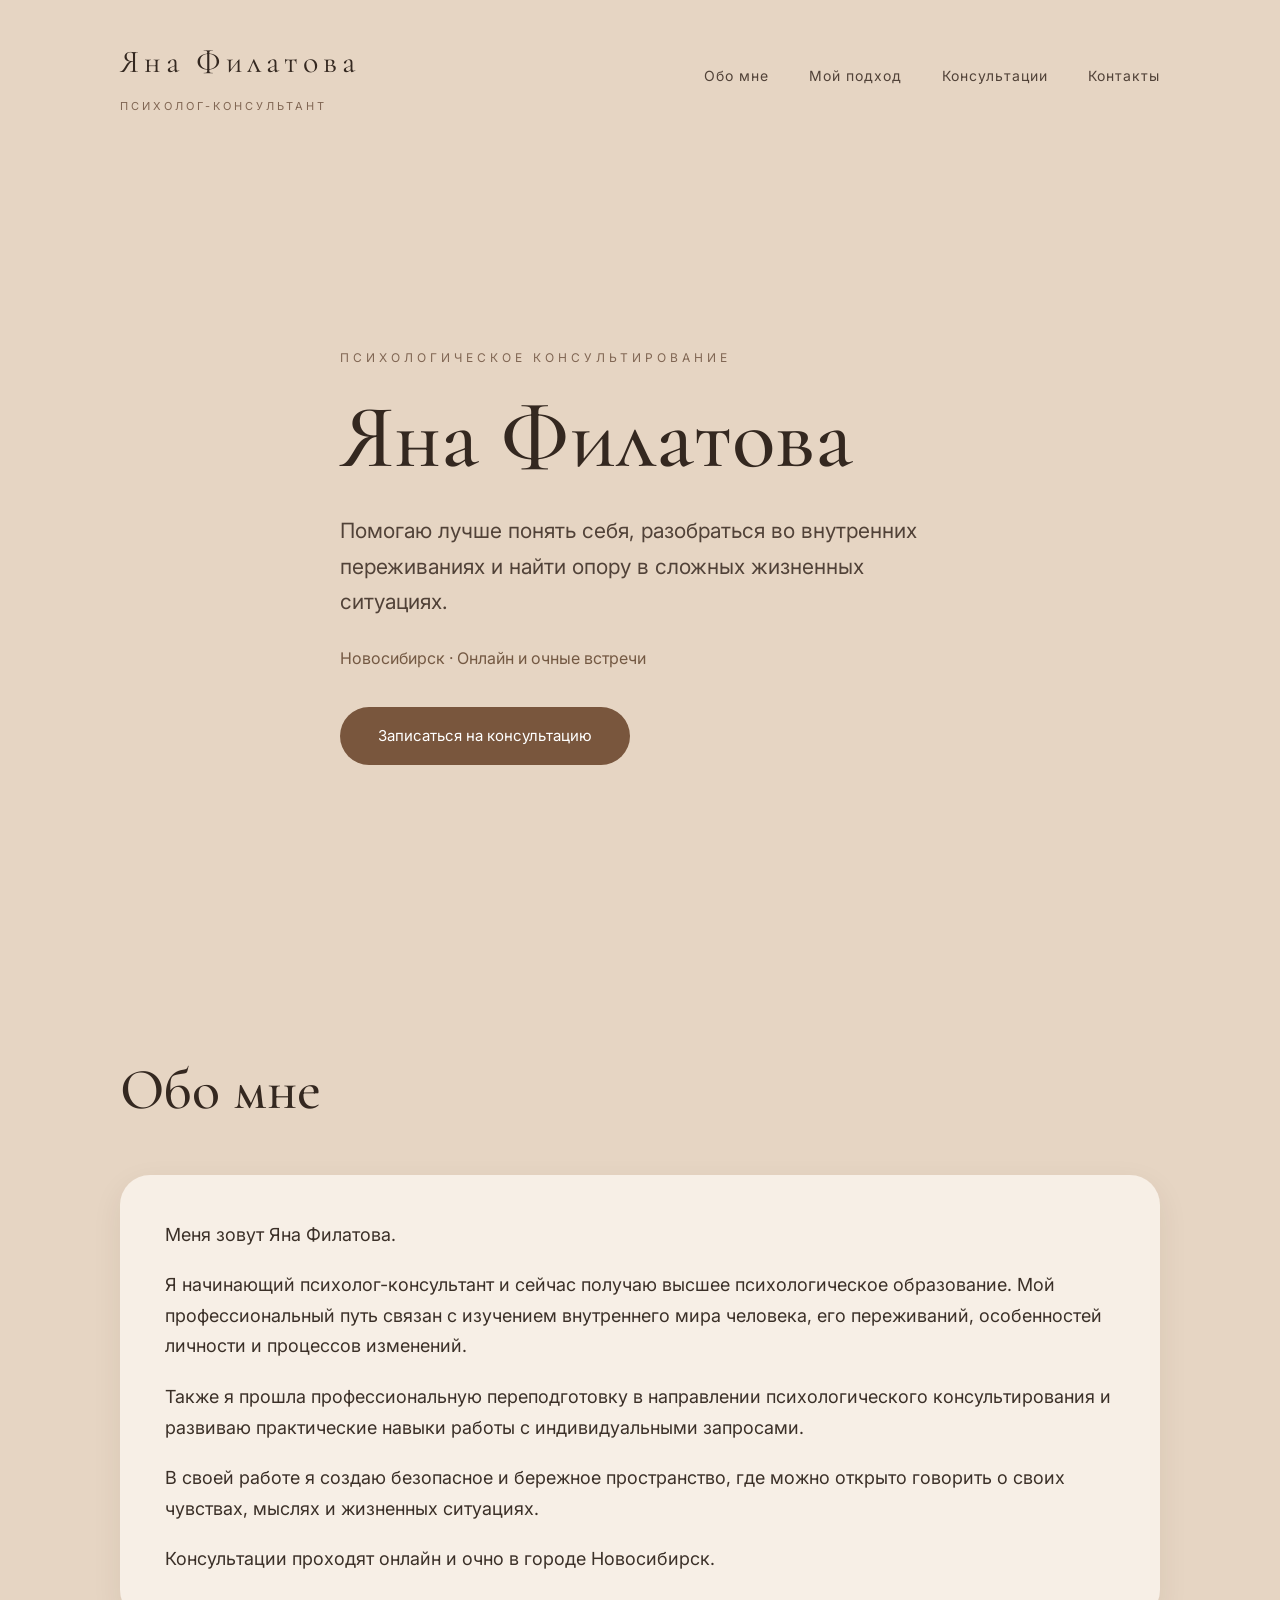
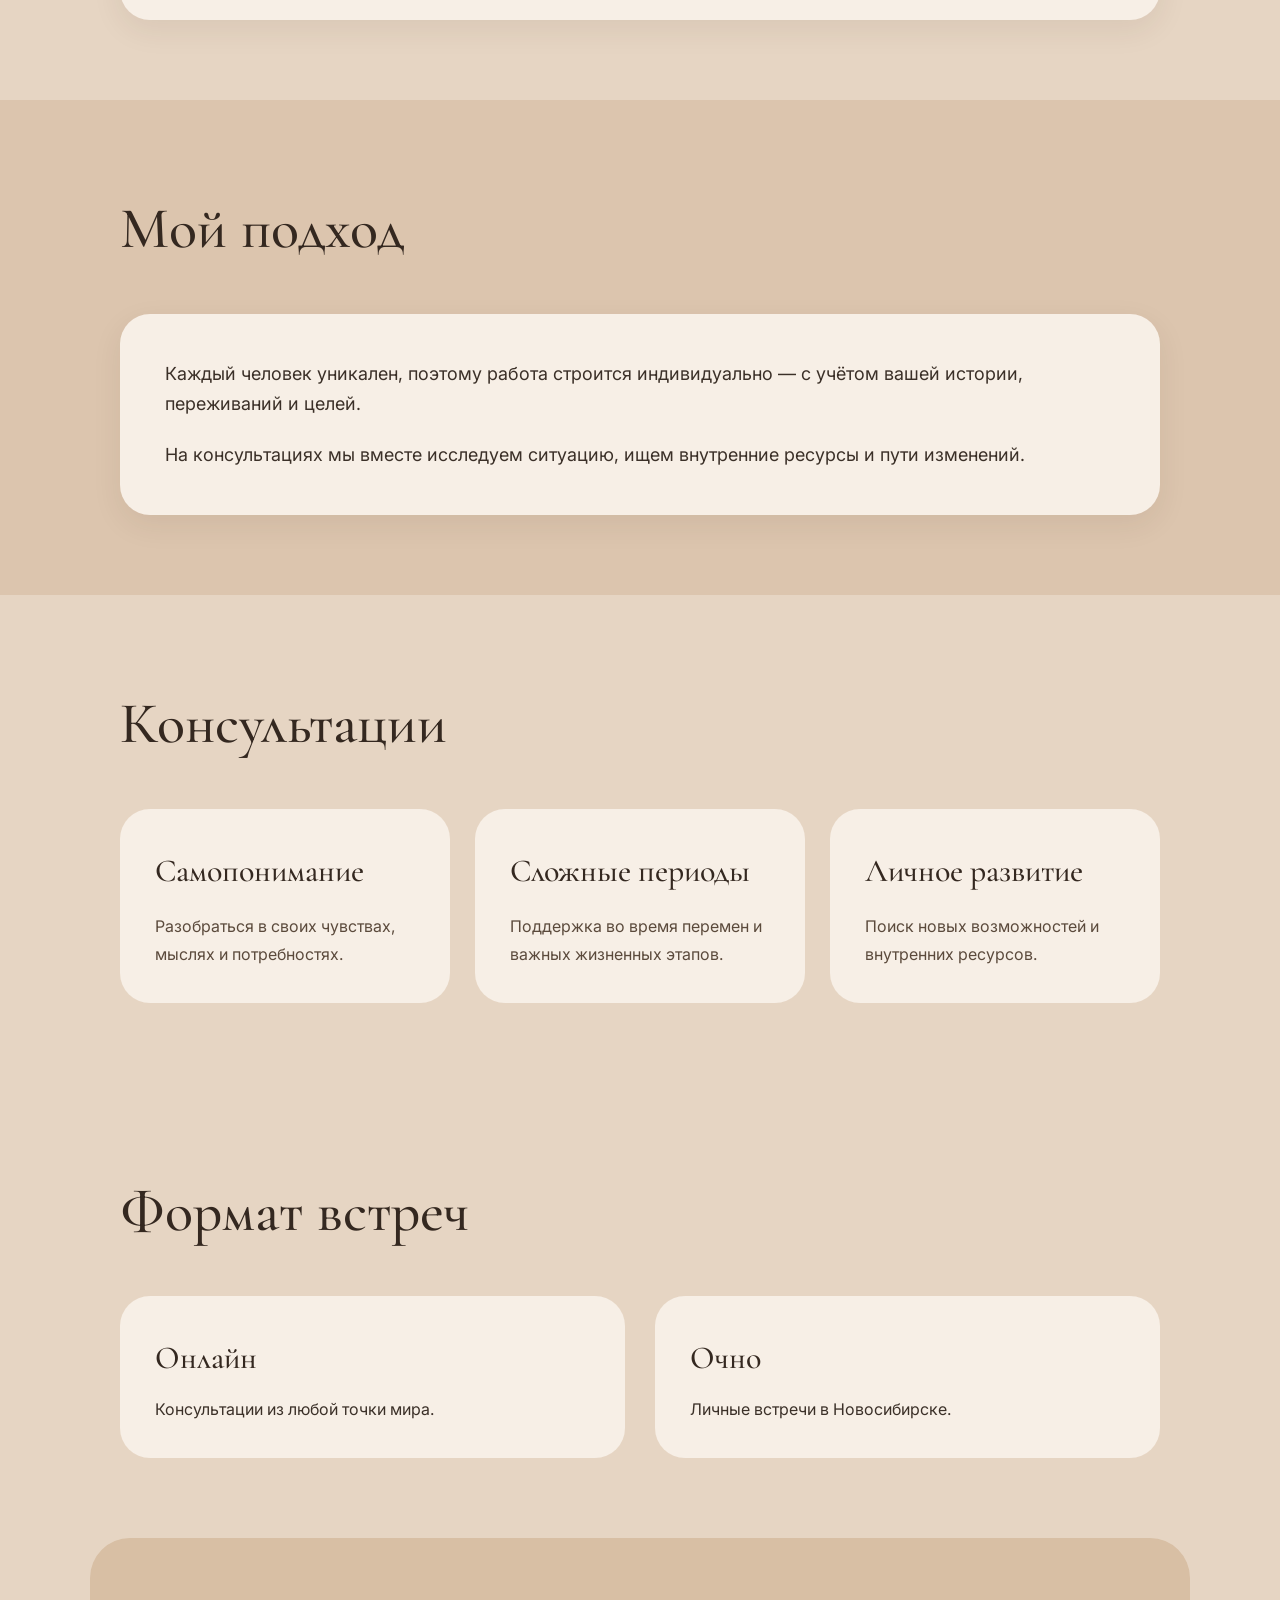
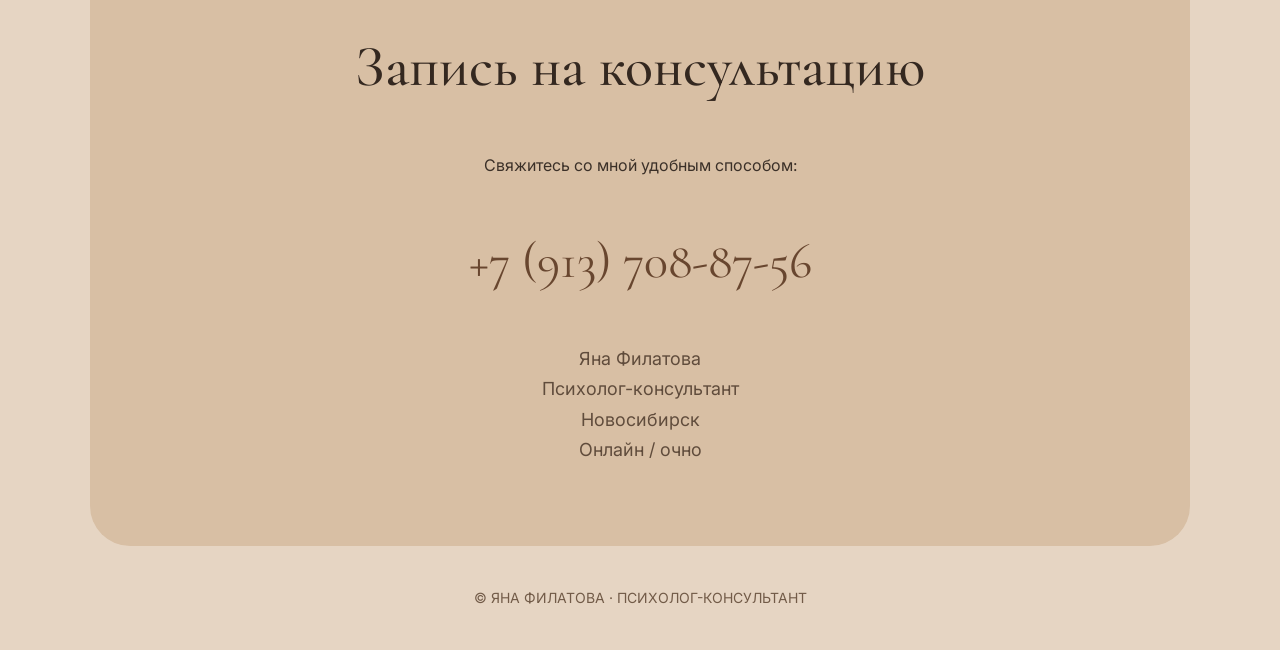
==== index.html @ cb567055 "Add files via upload" ====
<!DOCTYPE html>
<html lang="ru">

<head>

<meta charset="UTF-8">
<meta name="viewport" content="width=device-width, initial-scale=1.0">

<title>Yana Filatova — Psychologist & Counsellor</title>

<link rel="stylesheet" href="css/main.css">

<link href="https://fonts.googleapis.com/css2?family=Cormorant+Garamond:wght@400;500;600&family=Inter:wght@300;400;500&display=swap" rel="stylesheet">

</head>


<body>


<!-- HEADER -->

<header>

<nav class="navbar">


<div class="logo">

<div class="logo-name">
Яна Филатова
</div>

<div class="logo-sub">
Психолог-Консультант
</div>

</div>



<ul class="menu">

<li><a href="#about">Обо мне</a></li>

<li><a href="#approach">Мой подход</a></li>

<li><a href="#services">Консультации</a></li>

<li><a href="#contact">Контакты</a></li>

</ul>


</nav>


</header>





<!-- HERO -->


<section class="hero">


<div class="container hero-inner">


<div class="hero-text">


<p class="small-title">
Психологическое консультирование
</p>


<h1>
Яна Филатова
</h1>


<p class="intro">

Помогаю лучше понять себя,
разобраться во внутренних переживаниях
и найти опору в сложных жизненных ситуациях.

</p>


<p class="location">

Новосибирск · Онлайн и очные встречи

</p>



<a href="#contact" class="button">

Записаться на консультацию

</a>



</div>








</div>



</div>


</section>







<!-- ABOUT -->


<section id="about">

<div class="container">

<h2>
Обо мне
</h2>


<div class="box">


<p>
Меня зовут Яна Филатова.
</p>


<p>
Я начинающий психолог-консультант и сейчас получаю высшее психологическое образование.
Мой профессиональный путь связан с изучением внутреннего мира человека,
его переживаний, особенностей личности и процессов изменений.
</p>


<p>
Также я прошла профессиональную переподготовку в направлении
психологического консультирования и развиваю практические навыки работы
с индивидуальными запросами.
</p>


<p>
В своей работе я создаю безопасное и бережное пространство,
где можно открыто говорить о своих чувствах, мыслях и жизненных ситуациях.
</p>


<p>
Консультации проходят онлайн и очно в городе Новосибирск.
</p>


</div>


</div>

</section>







<!-- APPROACH -->


<section id="approach" class="soft">


<div class="container">


<h2>
Мой подход
</h2>


<div class="box">


<p>
Каждый человек уникален, поэтому работа строится
индивидуально — с учётом вашей истории,
переживаний и целей.
</p>


<p>
На консультациях мы вместе исследуем ситуацию,
ищем внутренние ресурсы и пути изменений.
</p>


</div>


</div>


</section>








<!-- SERVICES -->


<section id="services">


<div class="container">


<h2>
Консультации
</h2>



<div class="cards">


<div class="card">

<h3>
Самопонимание
</h3>

<p>
Разобраться в своих чувствах,
мыслях и потребностях.
</p>

</div>




<div class="card">

<h3>
Сложные периоды
</h3>

<p>
Поддержка во время перемен
и важных жизненных этапов.
</p>

</div>





<div class="card">

<h3>
Личное развитие
</h3>

<p>
Поиск новых возможностей
и внутренних ресурсов.
</p>

</div>


</div>


</div>


</section>









<!-- FORMAT -->


<section>


<div class="container">


<h2>
Формат встреч
</h2>



<div class="format">


<div>

<h3>
Онлайн
</h3>

<p>
Консультации из любой точки мира.
</p>

</div>




<div>

<h3>
Очно
</h3>

<p>
Личные встречи в Новосибирске.
</p>

</div>



</div>


</div>


</section>








<!-- CONTACT -->


<section id="contact">


<div class="container contact">


<h2>
Запись на консультацию
</h2>



<p>
Свяжитесь со мной удобным способом:
</p>



<div class="phone">

<a href="tel:+79137088756">

+7 (913) 708-87-56

</a>

</div>




<p class="contact-info">

Яна Филатова<br>
Психолог-консультант<br>
Новосибирск<br>
Онлайн / очно

</p>



</div>


</section>







<footer>

© ЯНА ФИЛАТОВА · ПСИХОЛОГ-КОНСУЛЬТАНТ

</footer>



</body>

</html>
---- css/main.css ----
/* =========================
   ОСНОВА
========================= */

* {
    margin: 0;
    padding: 0;
    box-sizing: border-box;
}


html {
    scroll-behavior: smooth;
}


body {

    background: #E6D5C3;

    color: #3B3028;

    font-family: 'Inter', sans-serif;

    line-height: 1.7;

}




.container {

    max-width: 1100px;

    margin: auto;

    padding: 80px 30px;

}




h1,
h2,
h3 {

    font-family: 'Cormorant Garamond', serif;

    font-weight: 500;

    color: #342820;

}





/* =========================
   ВЕРХНЕЕ МЕНЮ
========================= */


header {

    position: relative;

}



.navbar {

    max-width: 1100px;

    margin: auto;

    padding: 35px 30px;

    display: flex;

    justify-content: space-between;

    align-items: center;

}




.logo-name {

    font-family: 'Cormorant Garamond', serif;

    font-size: 32px;

    letter-spacing: 5px;

    color: #342820;

}



.logo-sub {

    margin-top: 8px;

    font-size: 11px;

    letter-spacing: 3px;

    text-transform: uppercase;

    color: #806653;

}




.menu {

    display: flex;

    list-style: none;

    gap: 40px;

}



.menu a {

    text-decoration: none;

    color: #514238;

    font-size: 14px;

    letter-spacing: 1px;

    transition: .3s;

}



.menu a:hover {

    color: #79563D;

}





/* =========================
   ПЕРВЫЙ ЭКРАН
========================= */


.hero {

    min-height: 90vh;

    display: flex;

    align-items: center;

}



.hero-inner {

    display: flex;

    justify-content: space-between;

    align-items: center;

    gap: 70px;

}



.hero-text {

    max-width: 600px;

}



.small-title {

    text-transform: uppercase;

    letter-spacing: 4px;

    font-size: 12px;

    color: #806653;

    margin-bottom: 25px;

}




h1 {

    font-size: 90px;

    line-height: 1;

    margin-bottom: 30px;

}




.intro {

    font-size: 21px;

    color: #514238;

    margin-bottom: 25px;

}




.location {

    color: #745943;

    margin-bottom: 35px;

}





/* =========================
   КНОПКИ
========================= */


.button {

    display: inline-block;

    background: #79563D;

    color: white;

    padding: 16px 38px;

    border-radius: 50px;

    text-decoration: none;

    transition: .3s;

    font-size: 15px;

}



.button:hover {

    background: #5F4431;

}





/* =========================
   ФОТО
========================= */


.hero-photo img {

    width: 350px;

    height: 430px;

    object-fit: cover;

    border-radius: 180px 180px 35px 35px;

    box-shadow:

    0 20px 50px rgba(70,40,20,0.18);

}





/* =========================
   ЗАГОЛОВКИ
========================= */


h2 {

    font-size: 58px;

    margin-bottom: 35px;

}





/* =========================
   БЛОКИ
========================= */


.box {

    background: #F7EFE6;

    padding: 45px;

    border-radius: 30px;

    font-size: 18px;

    box-shadow:

    0 10px 30px rgba(70,40,20,.08);

}



.box p {

    margin-bottom: 20px;

}



.box p:last-child {

    margin-bottom: 0;

}





/* =========================
   СЕКЦИЯ С ФОНОМ
========================= */


.soft {

    background: #DCC5AE;

}







/* =========================
   КАРТОЧКИ
========================= */


.cards {

    display: grid;

    grid-template-columns: repeat(3,1fr);

    gap: 25px;

}



.card {

    background: #F7EFE6;

    padding: 35px;

    border-radius: 30px;

    transition: .3s;

}



.card:hover {

    transform: translateY(-7px);

}



.card h3 {

    font-size: 32px;

    margin-bottom: 15px;

}



.card p {

    color: #5B4A3C;

}







/* =========================
   ФОРМАТ ВСТРЕЧ
========================= */


.format {

    display: grid;

    grid-template-columns: 1fr 1fr;

    gap: 30px;

}



.format div {

    background: #F7EFE6;

    padding: 35px;

    border-radius: 30px;

}



.format h3 {

    font-size: 32px;

    margin-bottom: 10px;

}






/* =========================
   КОНТАКТЫ
========================= */


.contact {

    text-align: center;

    background: #D8BFA4;

    border-radius: 40px;

}




.phone {

    margin: 40px 0;

}



.phone a {

    font-family: 'Cormorant Garamond', serif;

    font-size: 50px;

    color: #68462F;

    text-decoration: none;

}



.phone a:hover {

    opacity: .7;

}




.contact-info {

    color: #604C3C;

    font-size: 18px;

}





/* =========================
   FOOTER
========================= */


footer {

    text-align: center;

    padding: 40px 20px;

    color: #725B48;

    font-size: 14px;

}





/* =========================
   МОБИЛЬНАЯ ВЕРСИЯ
========================= */


@media(max-width:800px){


.navbar {

    flex-direction: column;

    gap: 30px;

}



.menu {

    gap: 20px;

    flex-wrap: wrap;

    justify-content: center;

}



.logo {

    text-align: center;

}



.hero-inner {

    flex-direction: column;

    text-align: center;

}



h1 {

    font-size: 60px;

}



h2 {

    font-size: 42px;

}



.hero-photo img {

    width: 280px;

    height: 350px;

}



.cards {

    grid-template-columns: 1fr;

}



.format {

    grid-template-columns: 1fr;

}



.phone a {

    font-size: 36px;

}



}
/* МОБИЛЬНАЯ ВЕРСИЯ */

@media (max-width: 768px) {


body {
    overflow-x: hidden;
}


.navbar {

    padding: 25px 20px;

}


.logo-name {

    font-size: 26px;

}


.menu {

    flex-direction: column;

    align-items:center;

    gap:15px;

}



.hero {

    min-height:auto;

}


.hero-inner {

    flex-direction:column;

    text-align:center;

}



h1 {

    font-size:55px;

}



.intro {

    font-size:18px;

}



.hero-photo img {

    width:260px;

    height:320px;

}



h2 {

    font-size:42px;

}



.box {

    padding:30px 20px;

}



.cards {

    grid-template-columns:1fr;

}



.card {

    padding:25px;

}



.phone a {

    font-size:32px;

}


.button {

    padding:14px 25px;

}



}
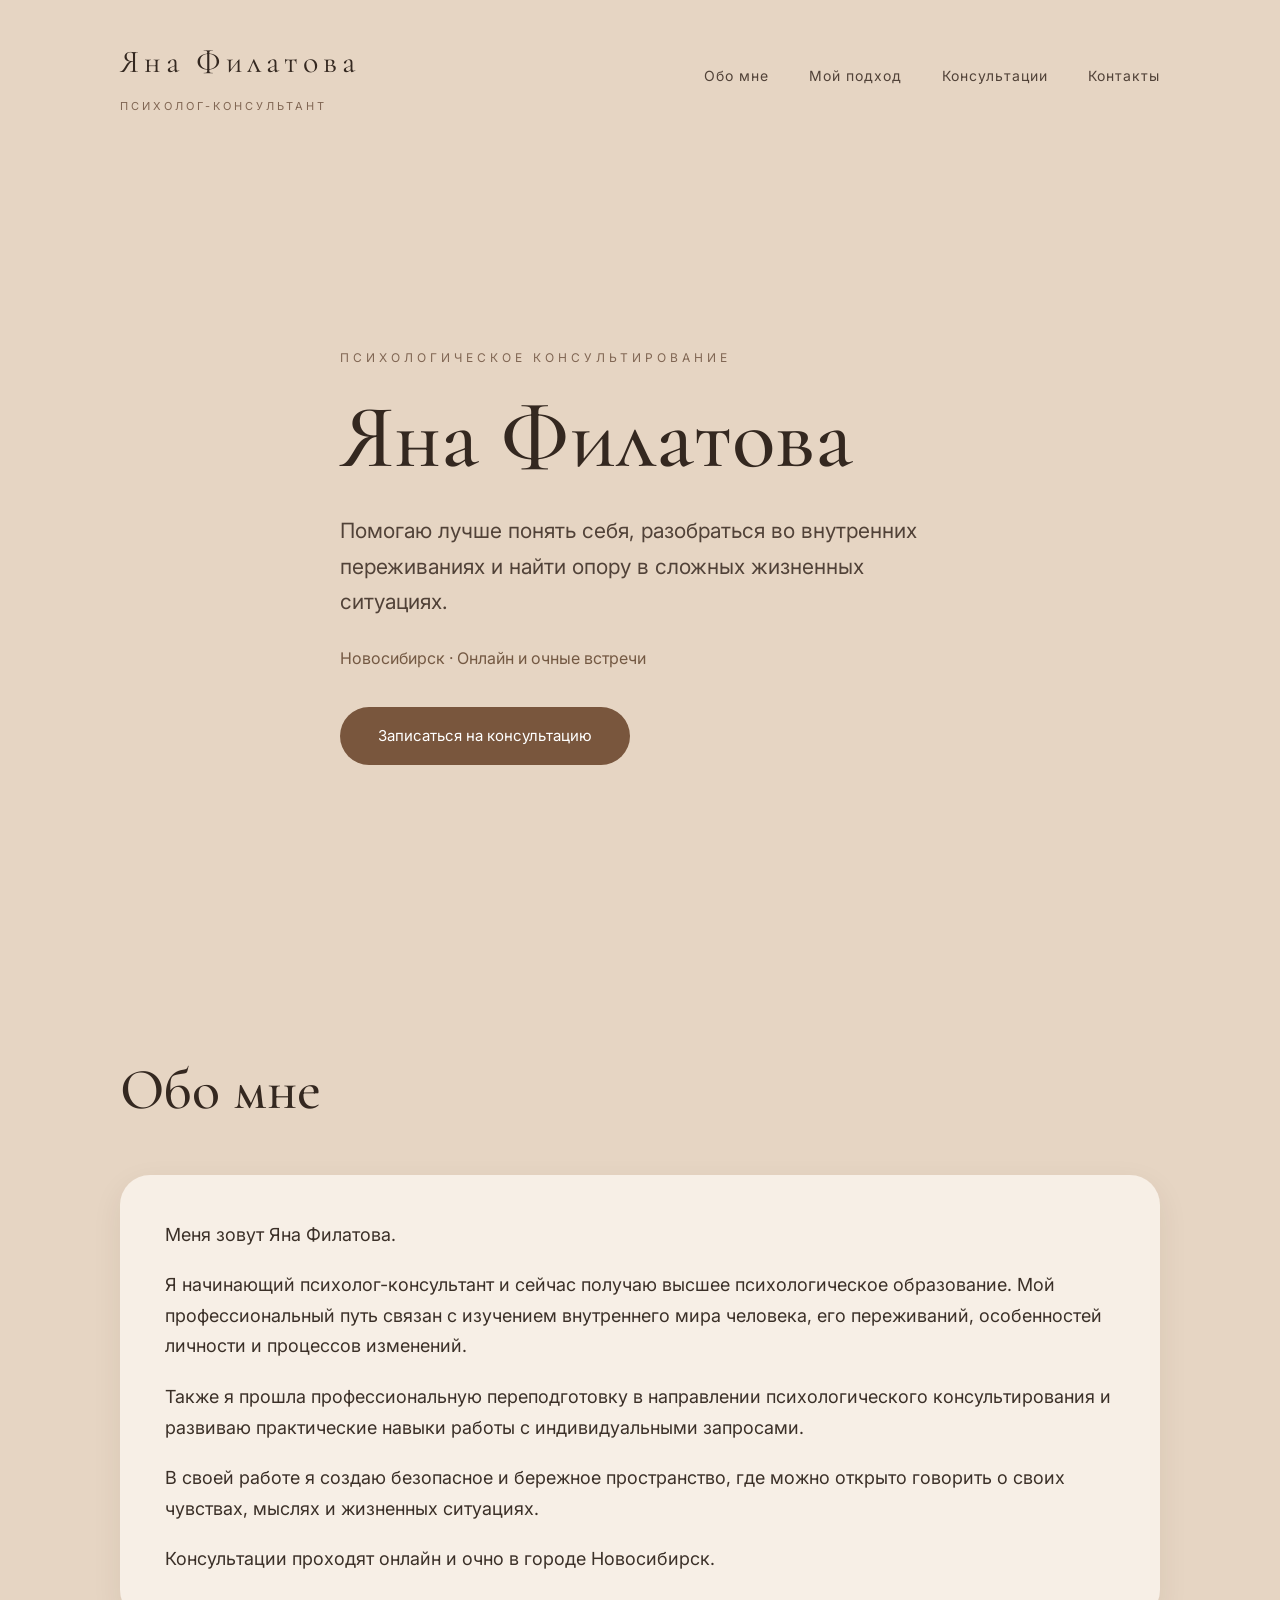
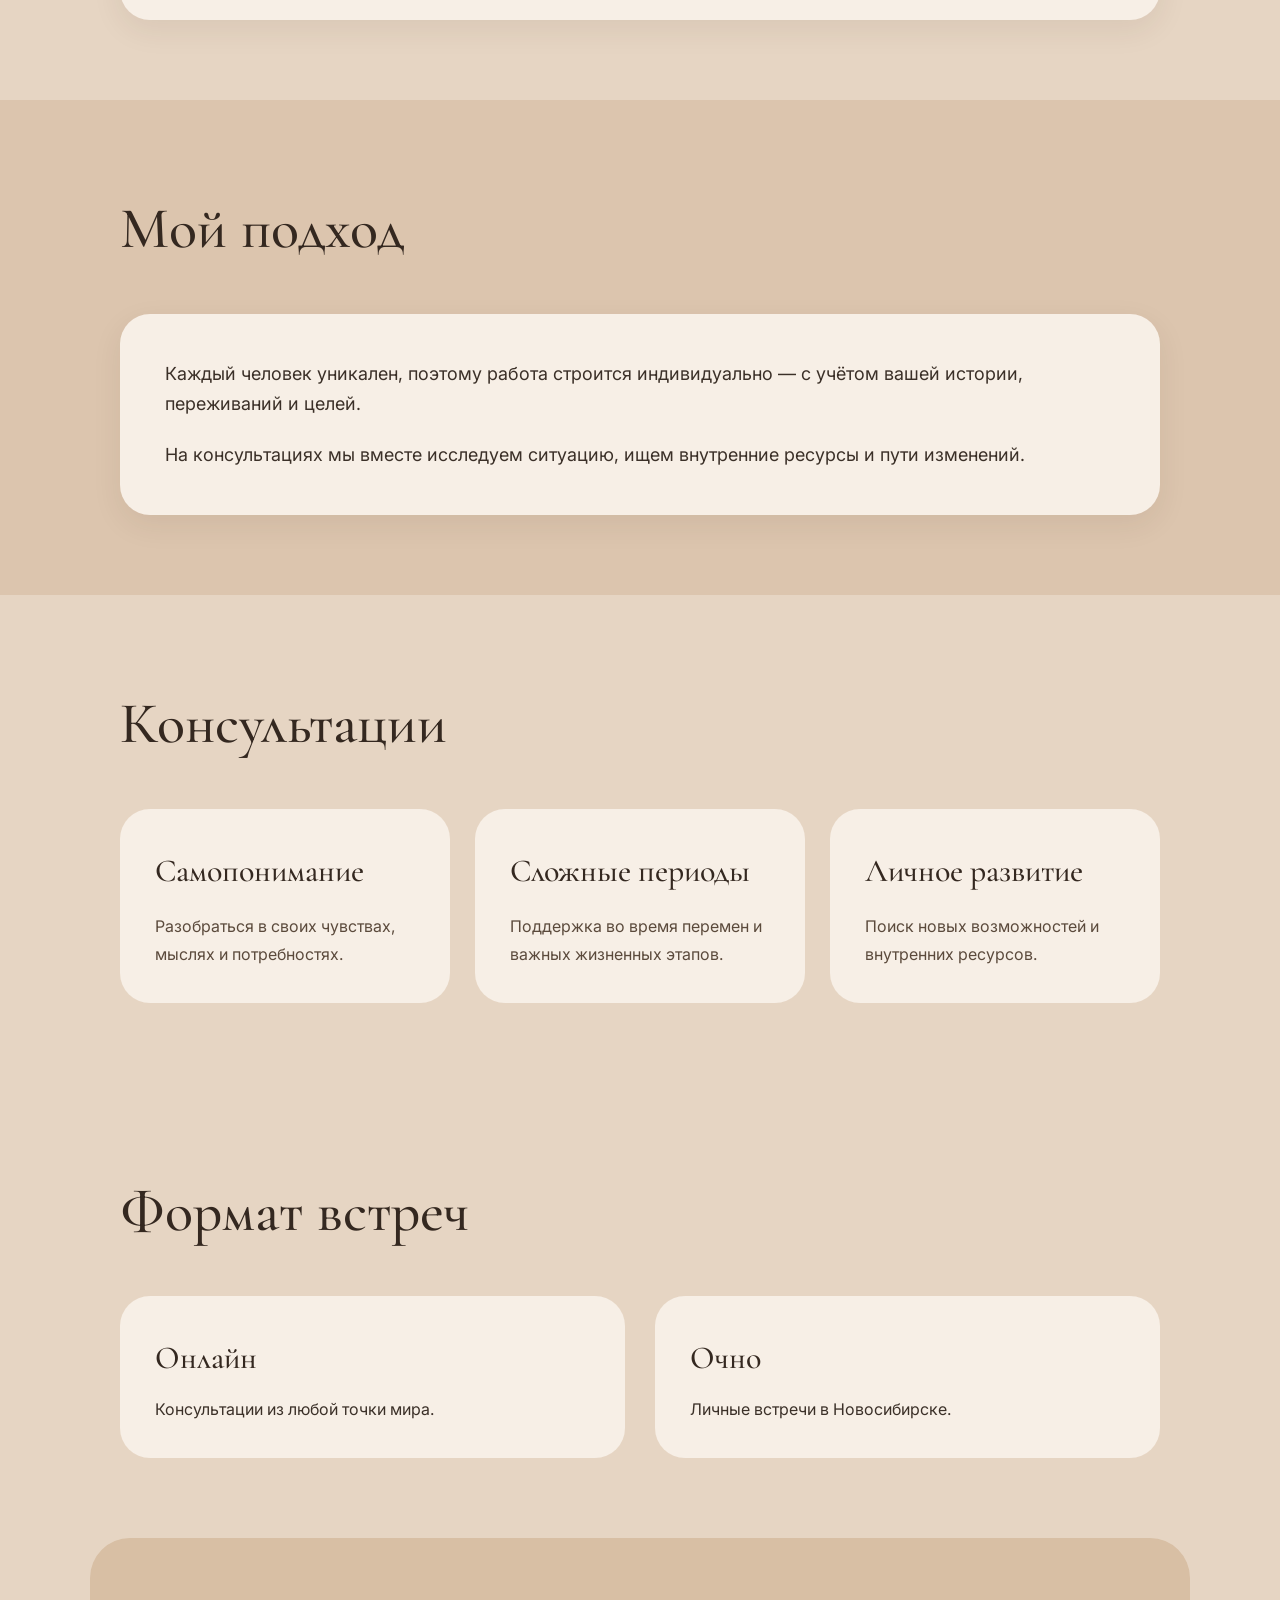
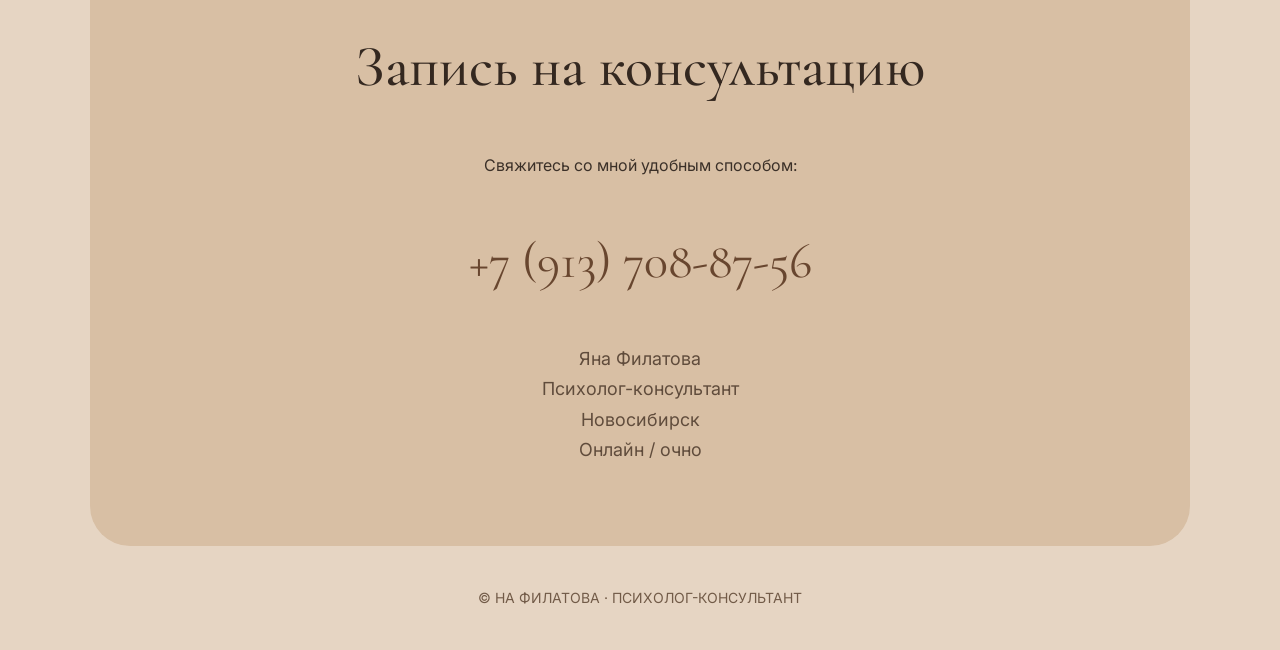
==== commit bd8000b4: "Add files via upload" ====
--- a/index.html
+++ b/index.html
@@ -436,7 +436,7 @@
 
 <footer>
 
-© ЯНА ФИЛАТОВА · ПСИХОЛОГ-КОНСУЛЬТАНТ
+© НА ФИЛАТОВА · ПСИХОЛОГ-КОНСУЛЬТАНТ
 
 </footer>
 
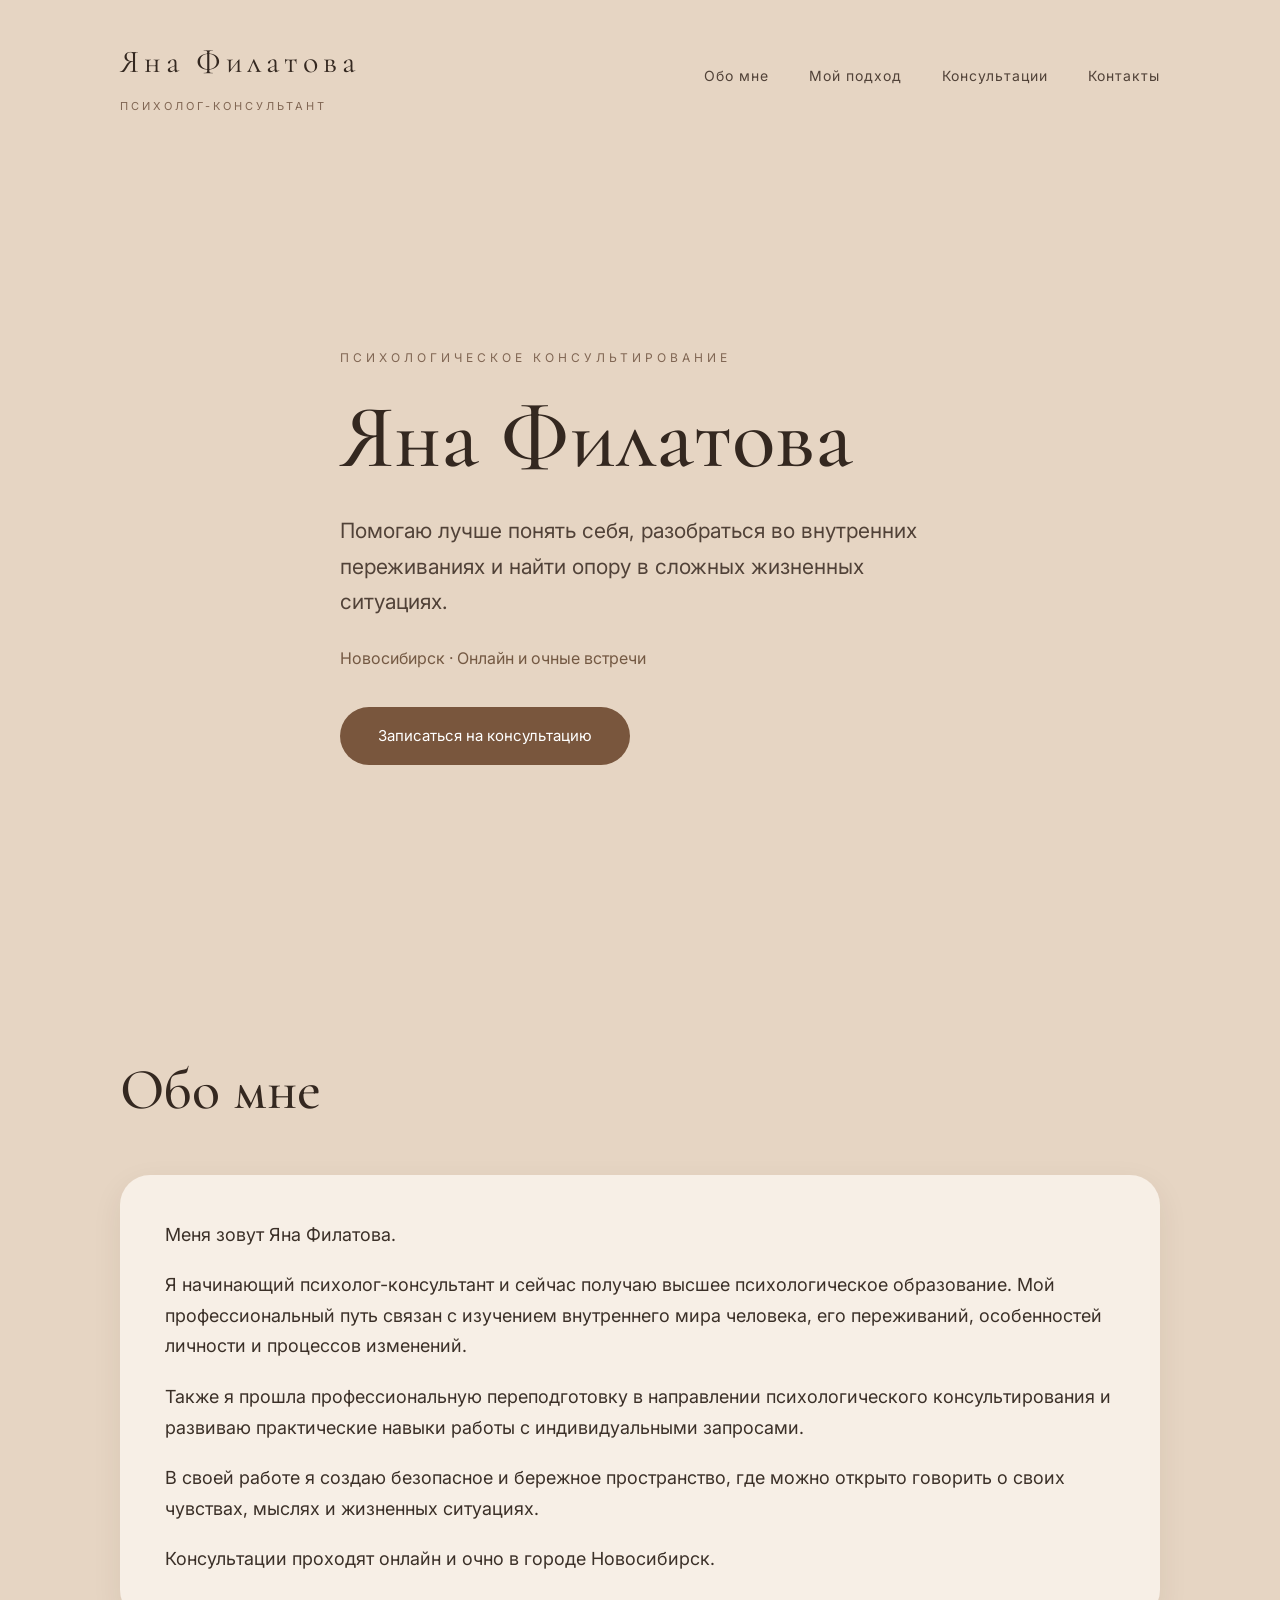
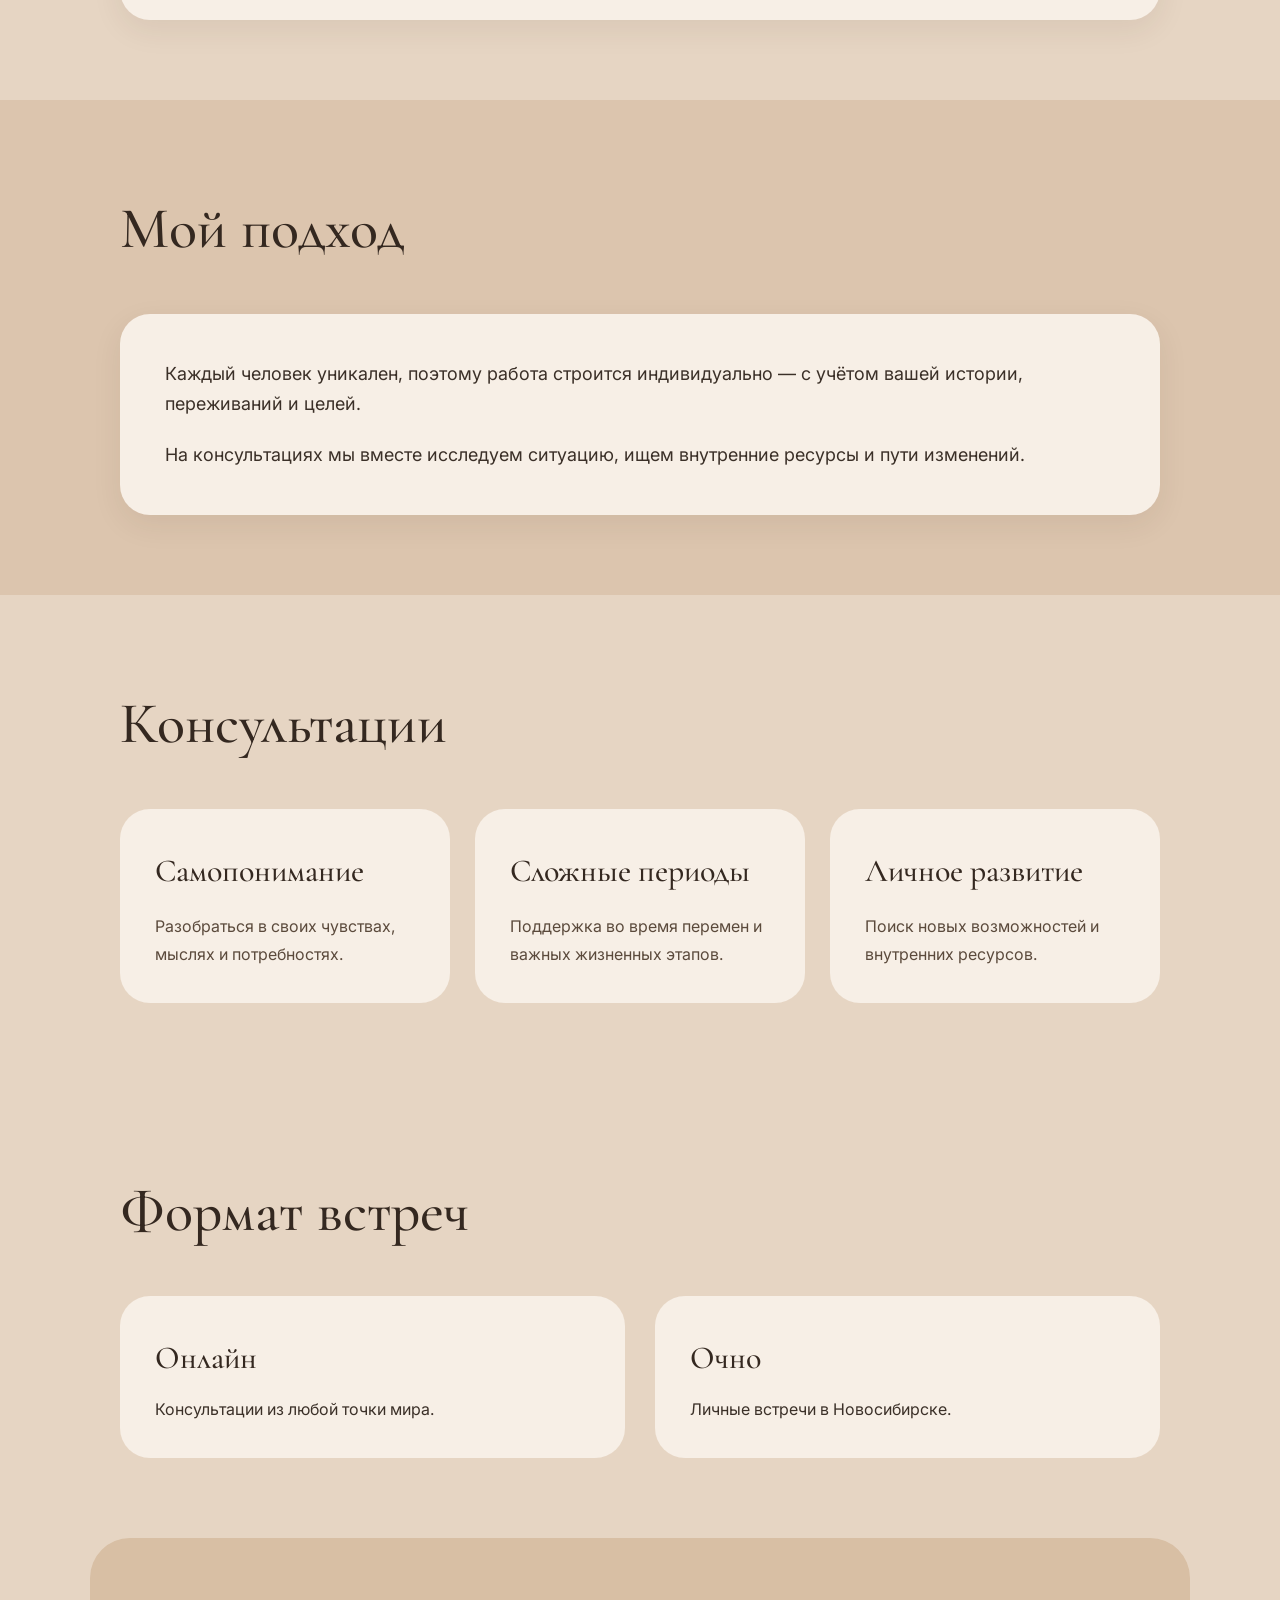
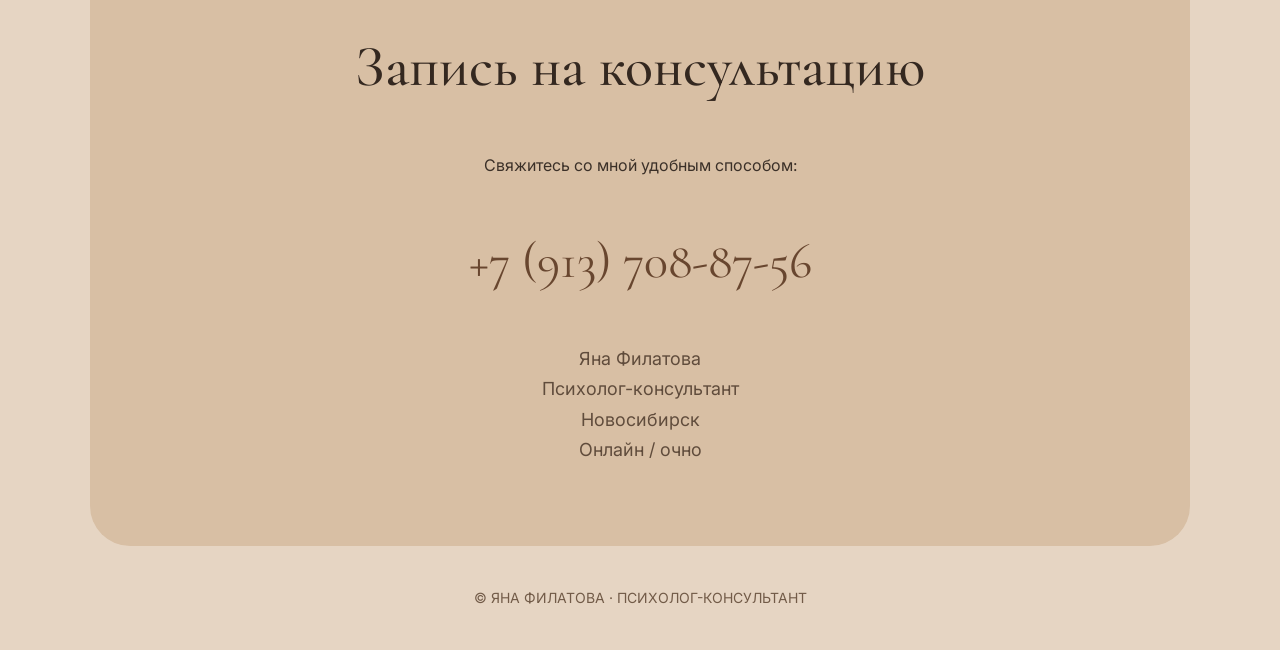
==== commit 4f5918ba: "Add files via upload" ====
--- a/index.html
+++ b/index.html
@@ -436,7 +436,7 @@
 
 <footer>
 
-© НА ФИЛАТОВА · ПСИХОЛОГ-КОНСУЛЬТАНТ
+© ЯНА ФИЛАТОВА · ПСИХОЛОГ-КОНСУЛЬТАНТ
 
 </footer>
 
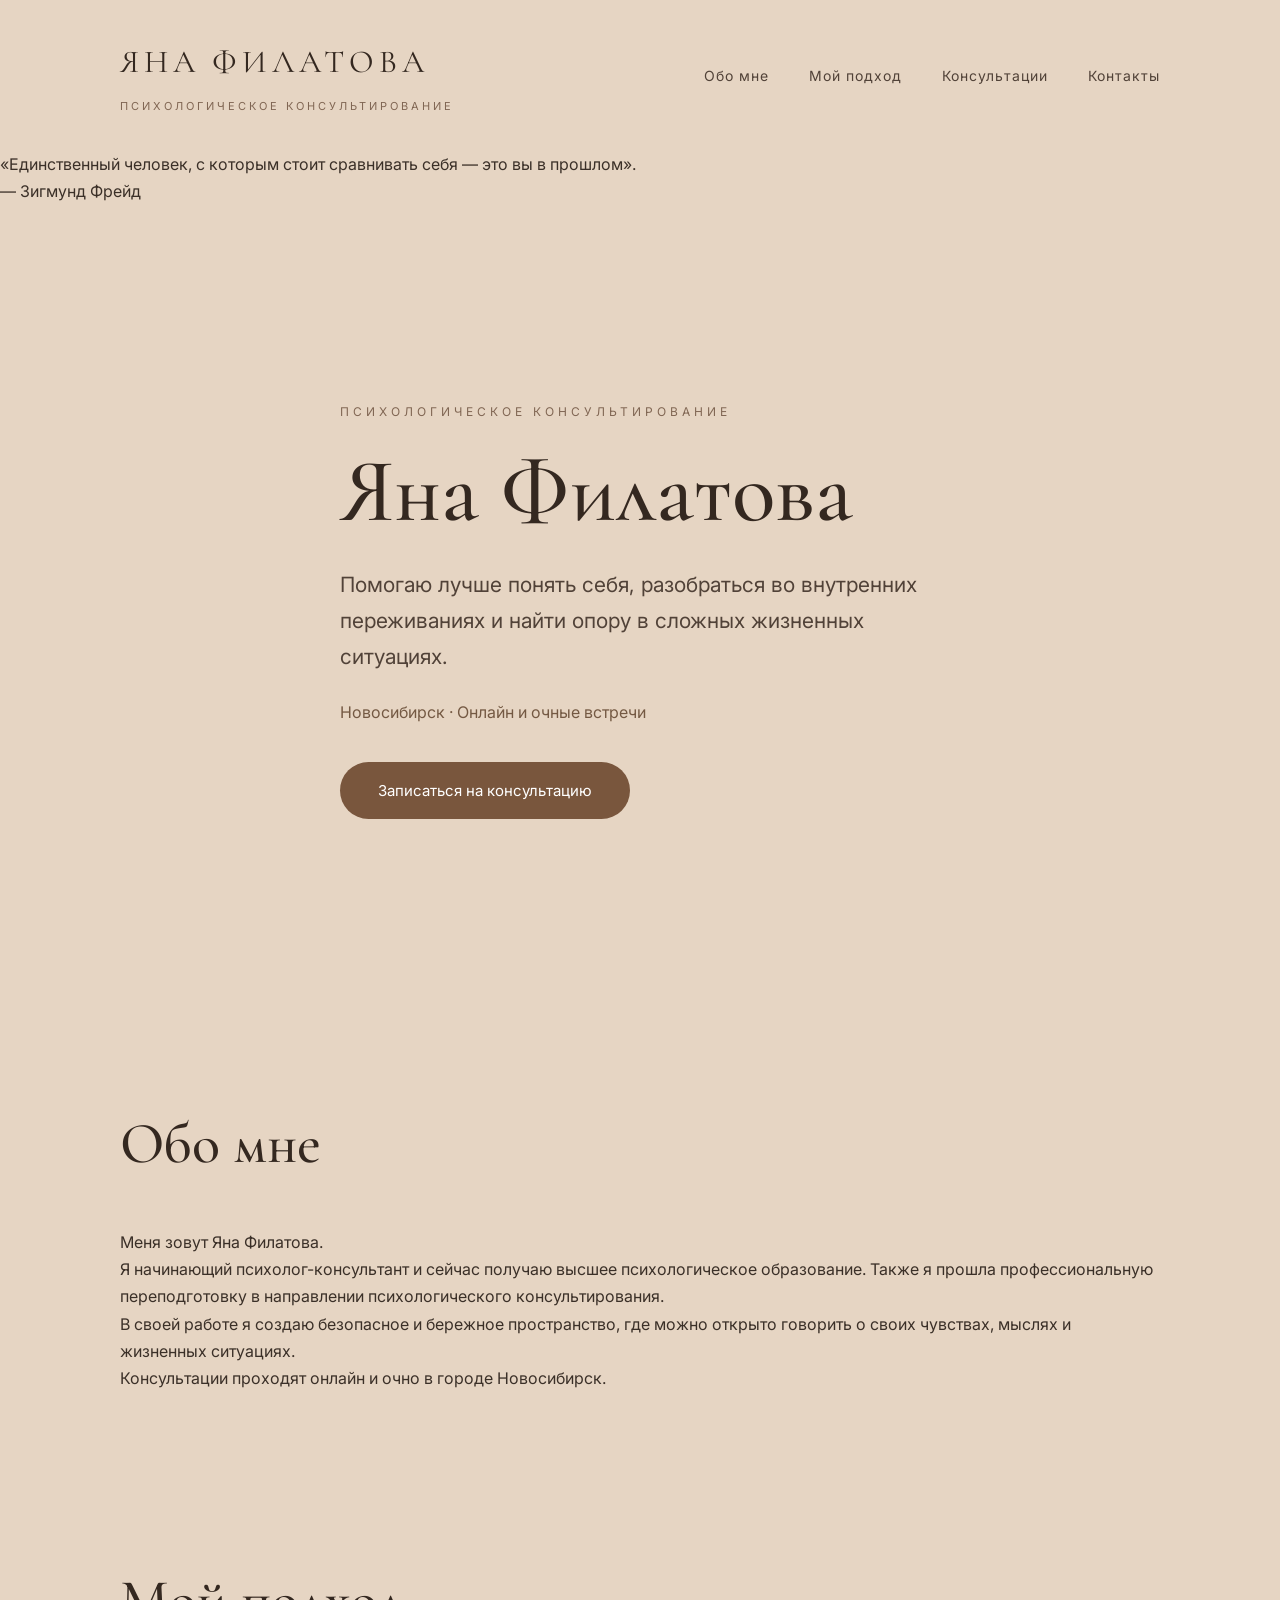
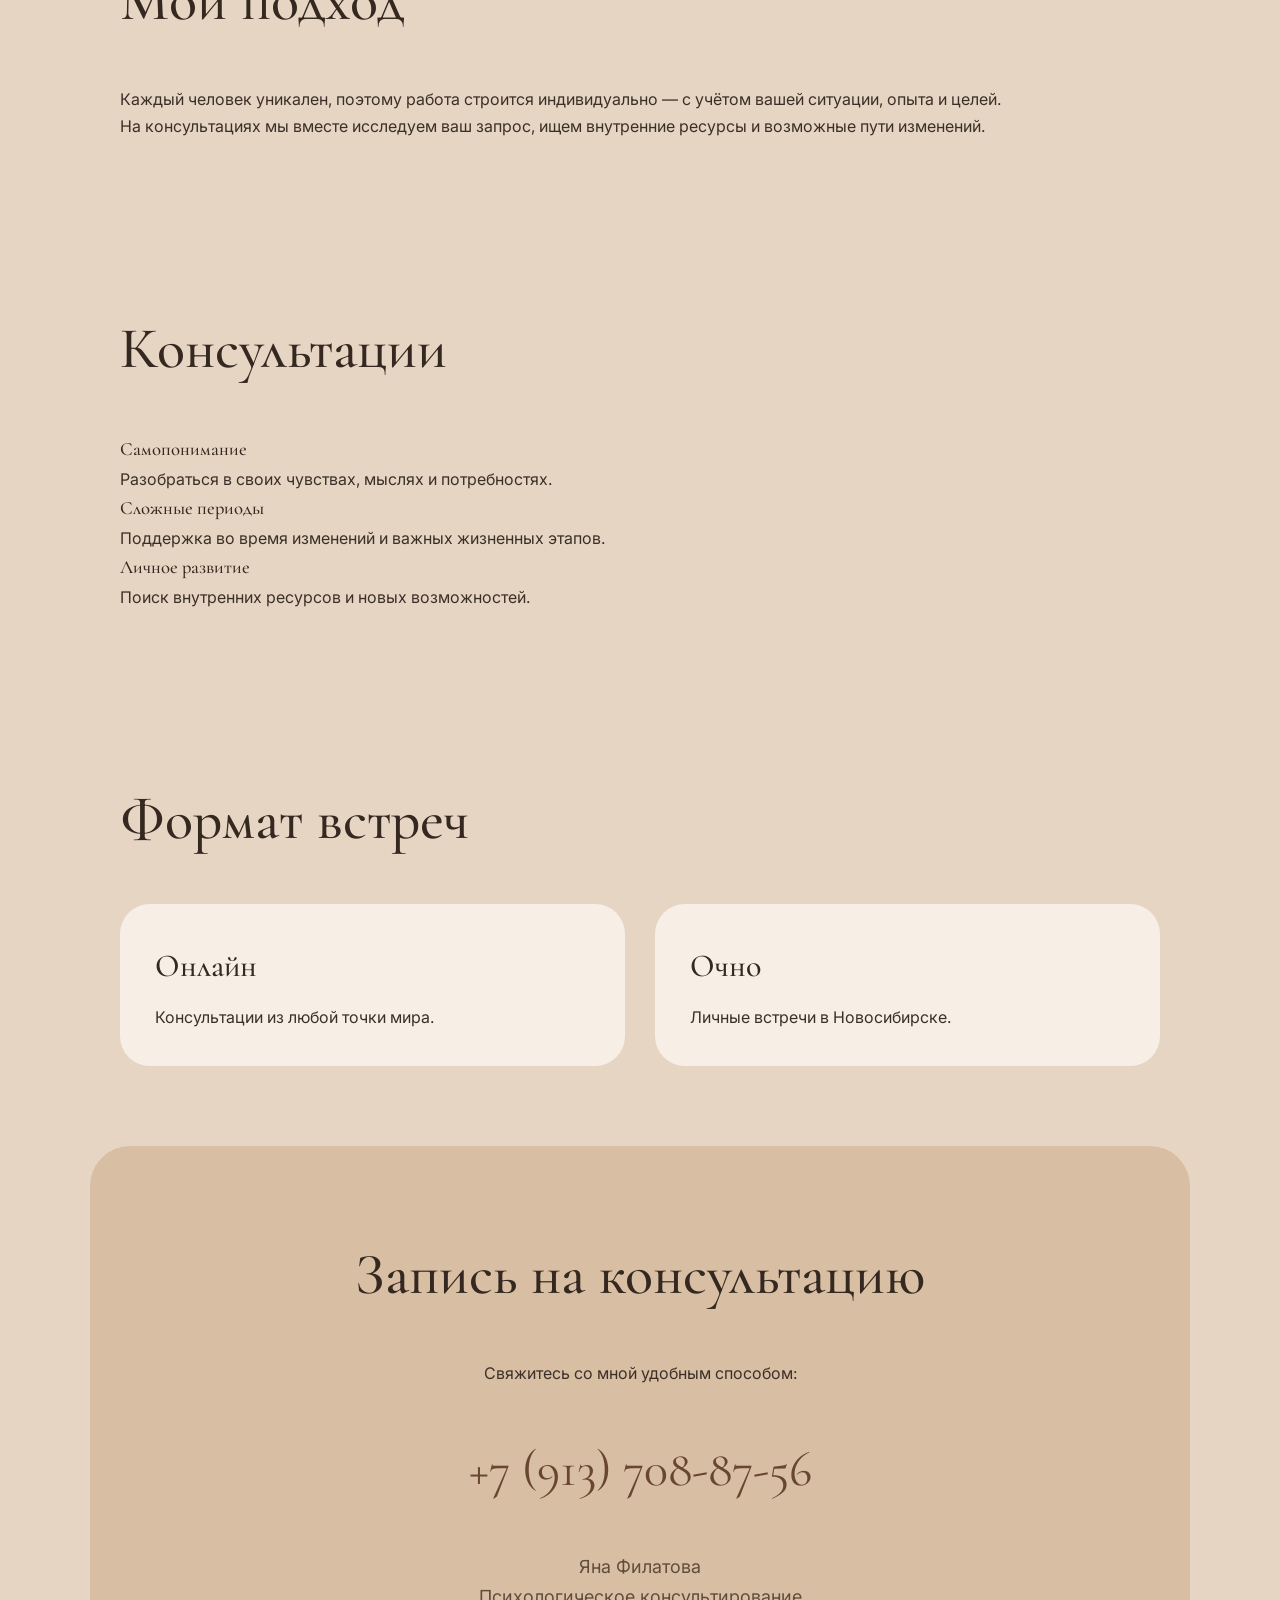
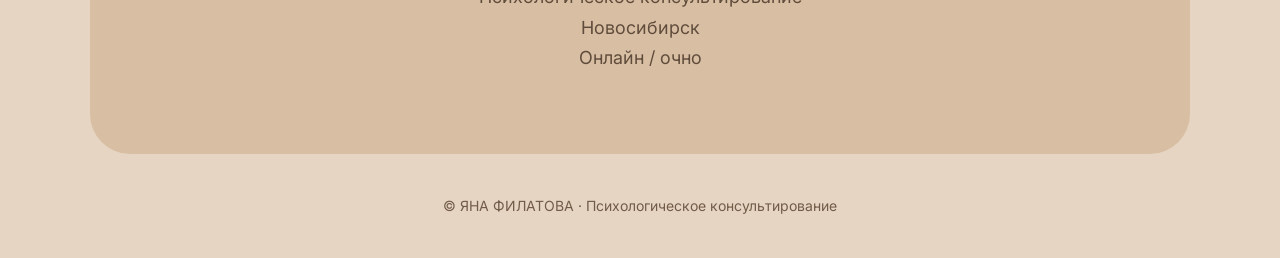
==== commit a547bd84: "Add files via upload" ====
--- a/index.html
+++ b/index.html
@@ -6,7 +6,7 @@
 <meta charset="UTF-8">
 <meta name="viewport" content="width=device-width, initial-scale=1.0">
 
-<title>Yana Filatova — Psychologist & Counsellor</title>
+<title>Яна Филатова  — Психологическое консультирование</title>
 
 <link rel="stylesheet" href="css/main.css">
 
@@ -28,11 +28,12 @@
 <div class="logo">
 
 <div class="logo-name">
-Яна Филатова
-</div>
+ЯНА ФИЛАТОВА
+</div>
+
 
 <div class="logo-sub">
-Психолог-Консультант
+Психологическое консультирование
 </div>
 
 </div>
@@ -41,19 +42,50 @@
 
 <ul class="menu">
 
-<li><a href="#about">Обо мне</a></li>
-
-<li><a href="#approach">Мой подход</a></li>
-
-<li><a href="#services">Консультации</a></li>
-
-<li><a href="#contact">Контакты</a></li>
+<li>
+<a href="#about">
+Обо мне
+</a>
+</li>
+
+
+<li>
+<a href="#approach">
+Мой подход
+</a>
+</li>
+
+
+<li>
+<a href="#services">
+Консультации
+</a>
+</li>
+
+
+<li>
+<a href="#contact">
+Контакты
+</a>
+</li>
+
 
 </ul>
 
 
 </nav>
-
+<div class="header-quote">
+
+<p>
+«Единственный человек, с которым стоит сравнивать себя —
+это вы в прошлом».
+</p>
+
+<span>
+— Зигмунд Фрейд
+</span>
+
+</div>
 
 </header>
 
@@ -68,6 +100,7 @@
 
 
 <div class="container hero-inner">
+
 
 
 <div class="hero-text">
@@ -76,6 +109,7 @@
 <p class="small-title">
 Психологическое консультирование
 </p>
+
 
 
 <h1>
@@ -83,6 +117,7 @@
 </h1>
 
 
+
 <p class="intro">
 
 Помогаю лучше понять себя,
@@ -92,6 +127,7 @@
 </p>
 
 
+
 <p class="location">
 
 Новосибирск · Онлайн и очные встречи
@@ -107,18 +143,14 @@
 </a>
 
 
-
-</div>
-
-
-
-
-
-
-
-
-</div>
-
+</div>
+
+
+
+
+
+
+</div>
 
 
 </div>
@@ -127,60 +159,66 @@
 </section>
 
 
-
-
-
-
-
-<!-- ABOUT -->
+<!-- ОБО МНЕ -->
 
 
 <section id="about">
 
+
 <div class="container">
+
+
+<div class="section-number">
+
+</div>
+
+
 
 <h2>
 Обо мне
 </h2>
 
 
-<div class="box">
-
-
-<p>
+
+<div class="about-text">
+
+
+<p class="about-name">
 Меня зовут Яна Филатова.
 </p>
 
 
-<p>
-Я начинающий психолог-консультант и сейчас получаю высшее психологическое образование.
-Мой профессиональный путь связан с изучением внутреннего мира человека,
-его переживаний, особенностей личности и процессов изменений.
-</p>
-
-
-<p>
-Также я прошла профессиональную переподготовку в направлении
-психологического консультирования и развиваю практические навыки работы
-с индивидуальными запросами.
-</p>
+
+<p>
+Я начинающий психолог-консультант и сейчас получаю
+высшее психологическое образование.
+Также я прошла профессиональную переподготовку
+в направлении психологического консультирования.
+</p>
+
 
 
 <p>
 В своей работе я создаю безопасное и бережное пространство,
-где можно открыто говорить о своих чувствах, мыслях и жизненных ситуациях.
-</p>
-
-
-<p>
-Консультации проходят онлайн и очно в городе Новосибирск.
-</p>
-
-
-</div>
-
-
-</div>
+где можно открыто говорить о своих чувствах,
+мыслях и жизненных ситуациях.
+</p>
+
+
+
+<p>
+Консультации проходят онлайн и очно
+в городе Новосибирск.
+</p>
+
+
+
+</div>
+
+
+
+</div>
+
 
 </section>
 
@@ -190,13 +228,21 @@
 
 
 
-<!-- APPROACH -->
-
-
-<section id="approach" class="soft">
+
+
+<!-- МОЙ ПОДХОД -->
+
+
+<section id="approach">
 
 
 <div class="container">
+
+
+<div class="section-number">
+
+</div>
+
 
 
 <h2>
@@ -204,23 +250,29 @@
 </h2>
 
 
-<div class="box">
+
+
+<div class="approach-text">
+
 
 
 <p>
 Каждый человек уникален, поэтому работа строится
-индивидуально — с учётом вашей истории,
-переживаний и целей.
-</p>
-
-
-<p>
-На консультациях мы вместе исследуем ситуацию,
-ищем внутренние ресурсы и пути изменений.
-</p>
-
-
-</div>
+индивидуально — с учётом вашей ситуации,
+опыта и целей.
+</p>
+
+
+
+<p>
+На консультациях мы вместе исследуем ваш запрос,
+ищем внутренние ресурсы и возможные пути изменений.
+</p>
+
+
+
+</div>
+
 
 
 </div>
@@ -235,13 +287,20 @@
 
 
 
-<!-- SERVICES -->
+
+<!-- КОНСУЛЬТАЦИИ -->
 
 
 <section id="services">
 
 
 <div class="container">
+
+
+<div class="section-number">
+
+</div>
+
 
 
 <h2>
@@ -250,10 +309,12 @@
 
 
 
-<div class="cards">
-
-
-<div class="card">
+
+<div class="services-list">
+
+
+
+<div class="service-item">
 
 <h3>
 Самопонимание
@@ -269,14 +330,14 @@
 
 
 
-<div class="card">
+<div class="service-item">
 
 <h3>
 Сложные периоды
 </h3>
 
 <p>
-Поддержка во время перемен
+Поддержка во время изменений
 и важных жизненных этапов.
 </p>
 
@@ -285,19 +346,19 @@
 
 
 
-
-<div class="card">
+<div class="service-item">
 
 <h3>
 Личное развитие
 </h3>
 
 <p>
-Поиск новых возможностей
-и внутренних ресурсов.
-</p>
-
-</div>
+Поиск внутренних ресурсов
+и новых возможностей.
+</p>
+
+</div>
+
 
 
 </div>
@@ -316,13 +377,19 @@
 
 
 
-<!-- FORMAT -->
+<!-- ФОРМАТ -->
 
 
 <section>
 
 
 <div class="container">
+
+
+<div class="section-number">
+
+</div>
+
 
 
 <h2>
@@ -331,7 +398,9 @@
 
 
 
+
 <div class="format">
+
 
 
 <div>
@@ -378,13 +447,20 @@
 
 
 
-<!-- CONTACT -->
+
+<!-- КОНТАКТЫ -->
 
 
 <section id="contact">
 
 
 <div class="container contact">
+
+
+<div class="section-number">
+
+</div>
+
 
 
 <h2>
@@ -399,6 +475,7 @@
 
 
 
+
 <div class="phone">
 
 <a href="tel:+79137088756">
@@ -415,7 +492,7 @@
 <p class="contact-info">
 
 Яна Филатова<br>
-Психолог-консультант<br>
+Психологическое консультирование<br>
 Новосибирск<br>
 Онлайн / очно
 
@@ -436,7 +513,7 @@
 
 <footer>
 
-© ЯНА ФИЛАТОВА · ПСИХОЛОГ-КОНСУЛЬТАНТ
+© ЯНА ФИЛАТОВА · Психологическое консультирование
 
 </footer>
 
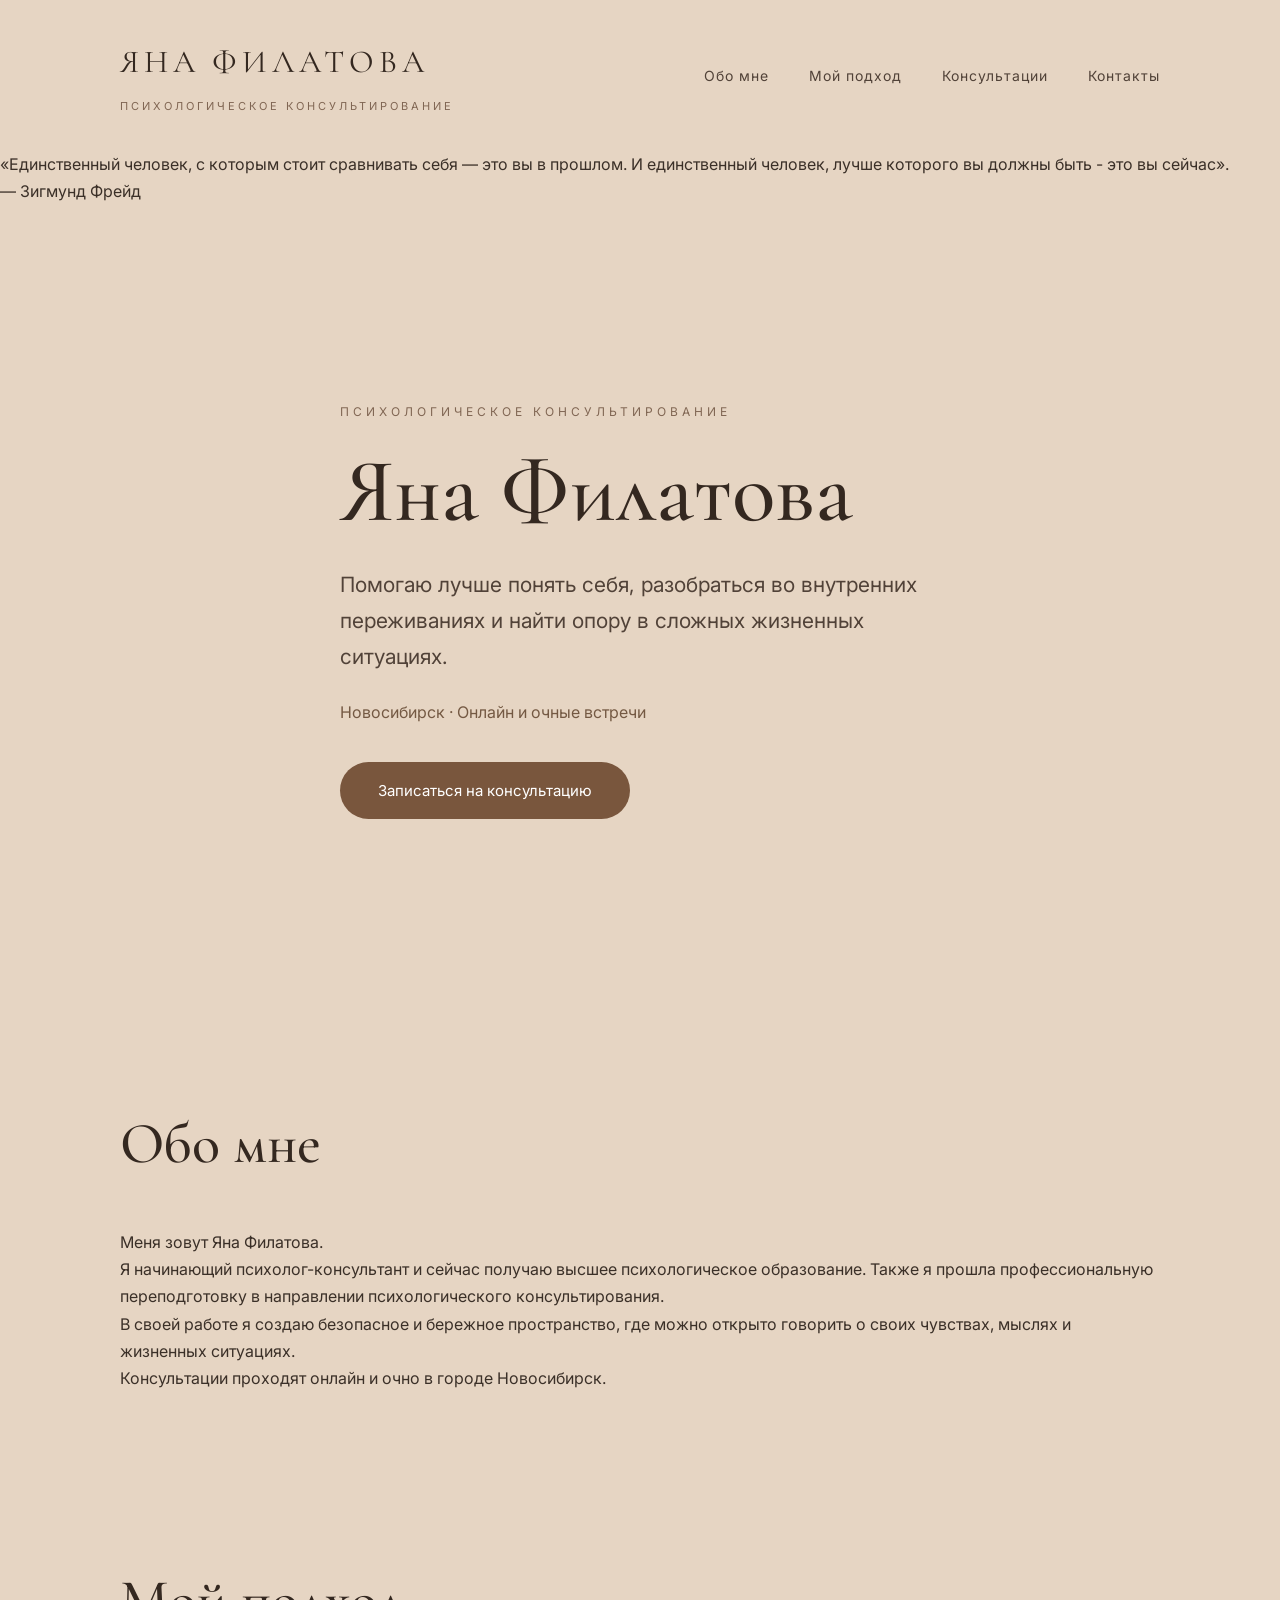
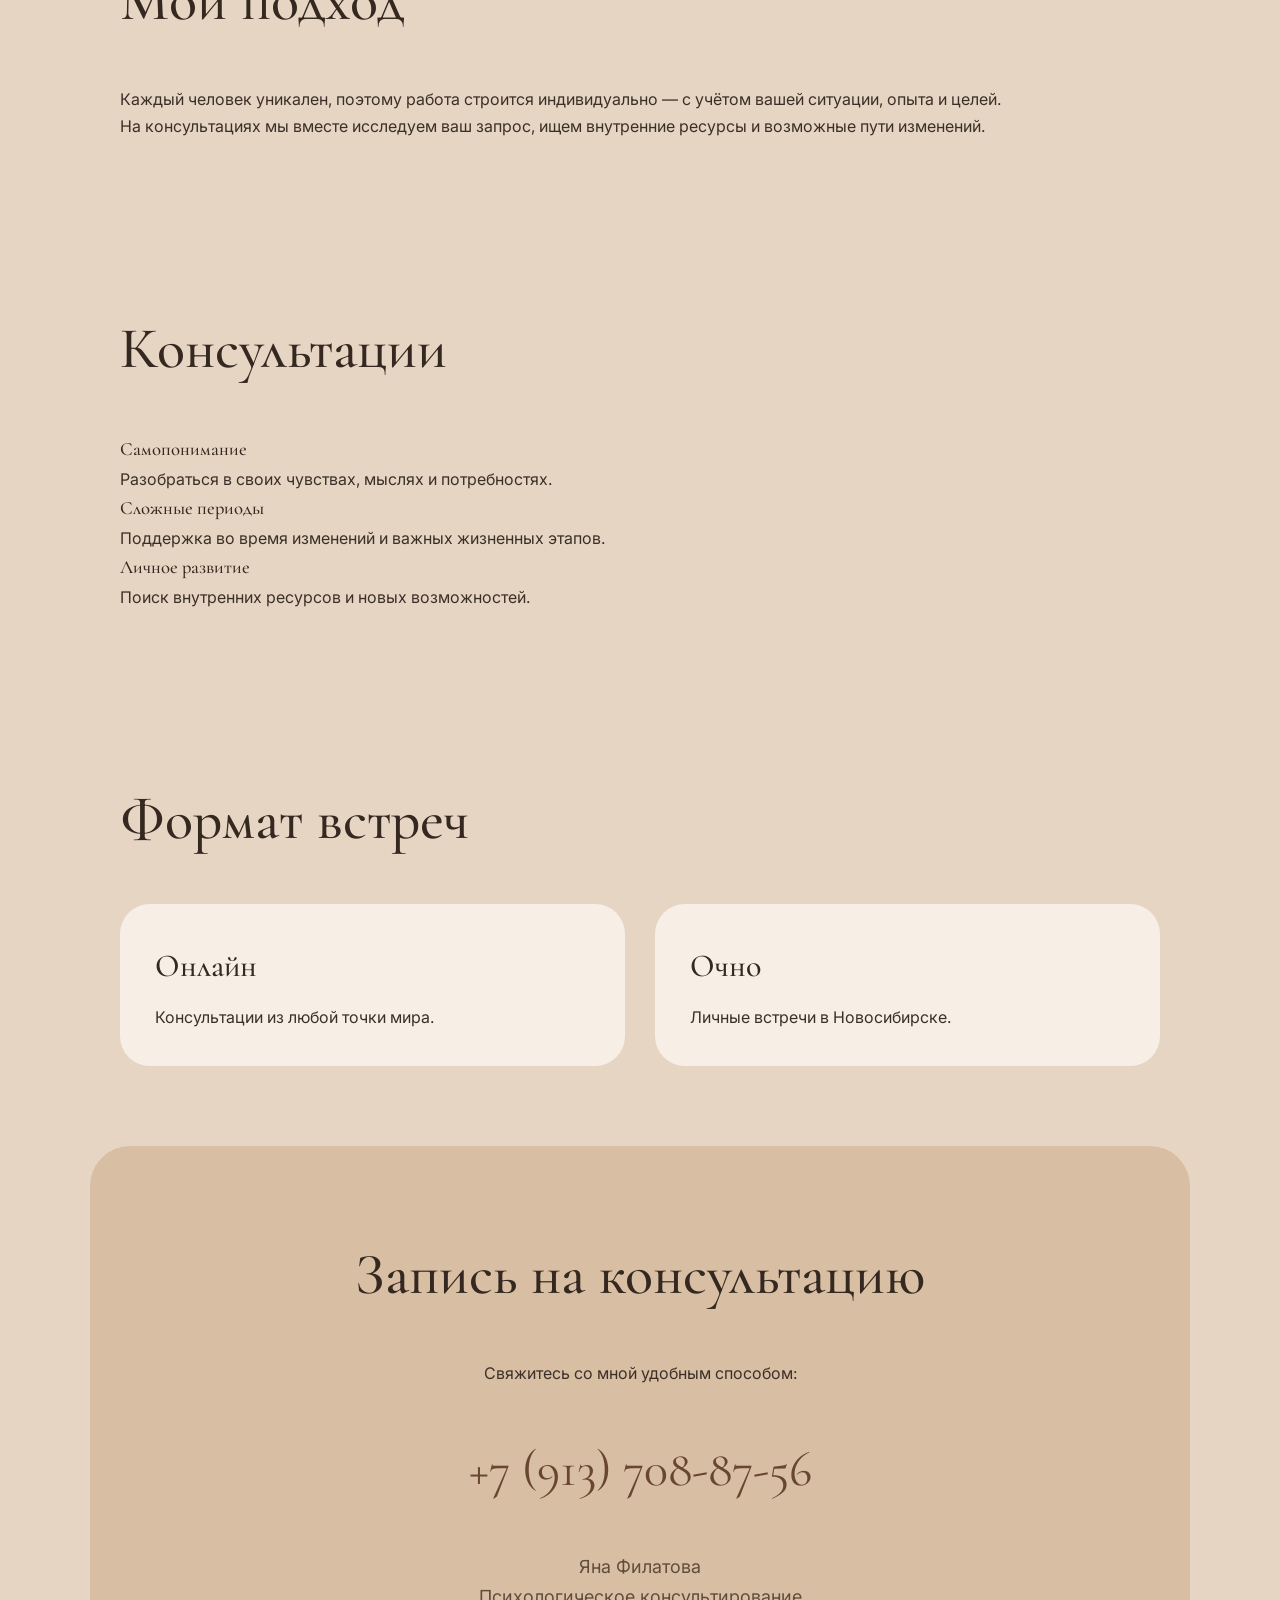
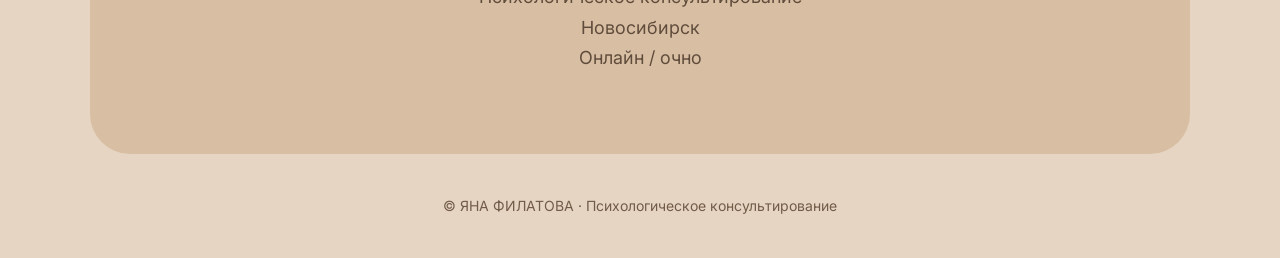
==== commit b615028b: "Add files via upload" ====
--- a/index.html
+++ b/index.html
@@ -78,7 +78,8 @@
 
 <p>
 «Единственный человек, с которым стоит сравнивать себя —
-это вы в прошлом».
+это вы в прошлом.
+И единственный человек, лучше которого вы должны быть - это вы сейчас».
 </p>
 
 <span>
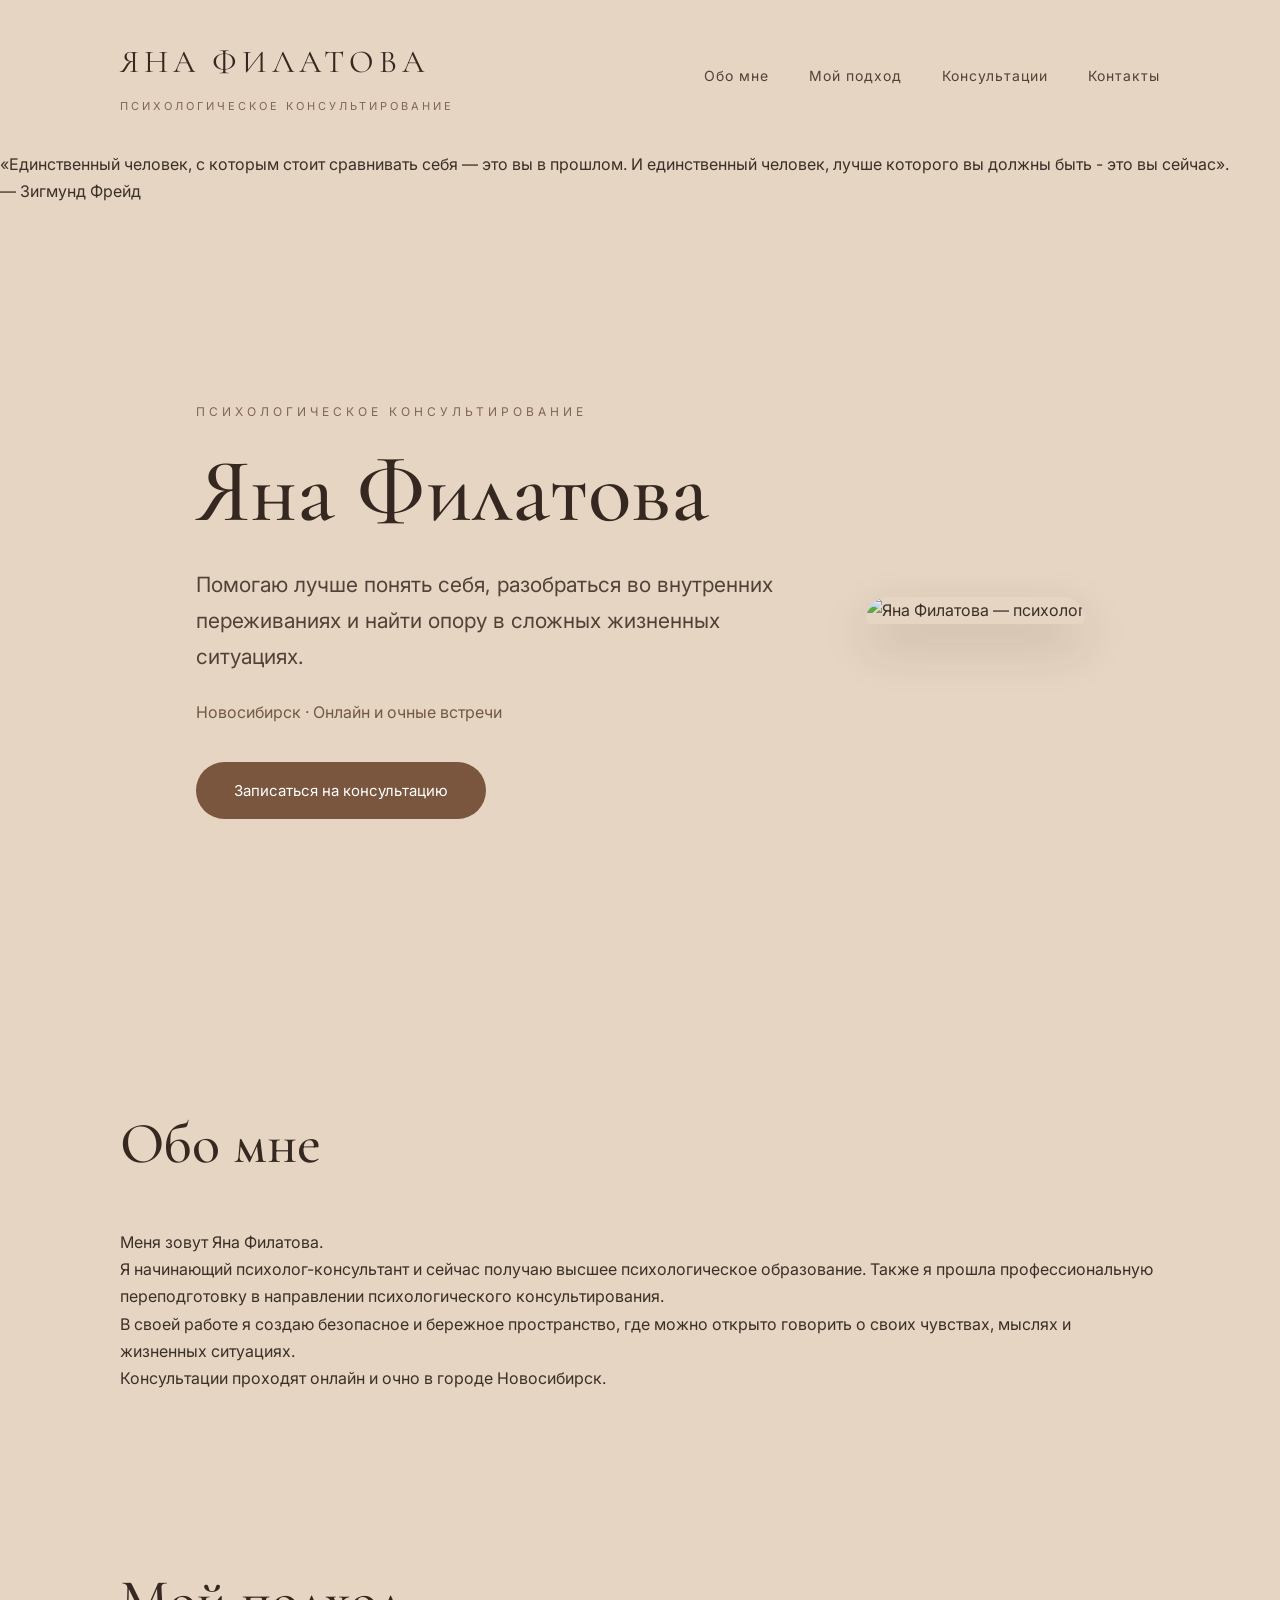
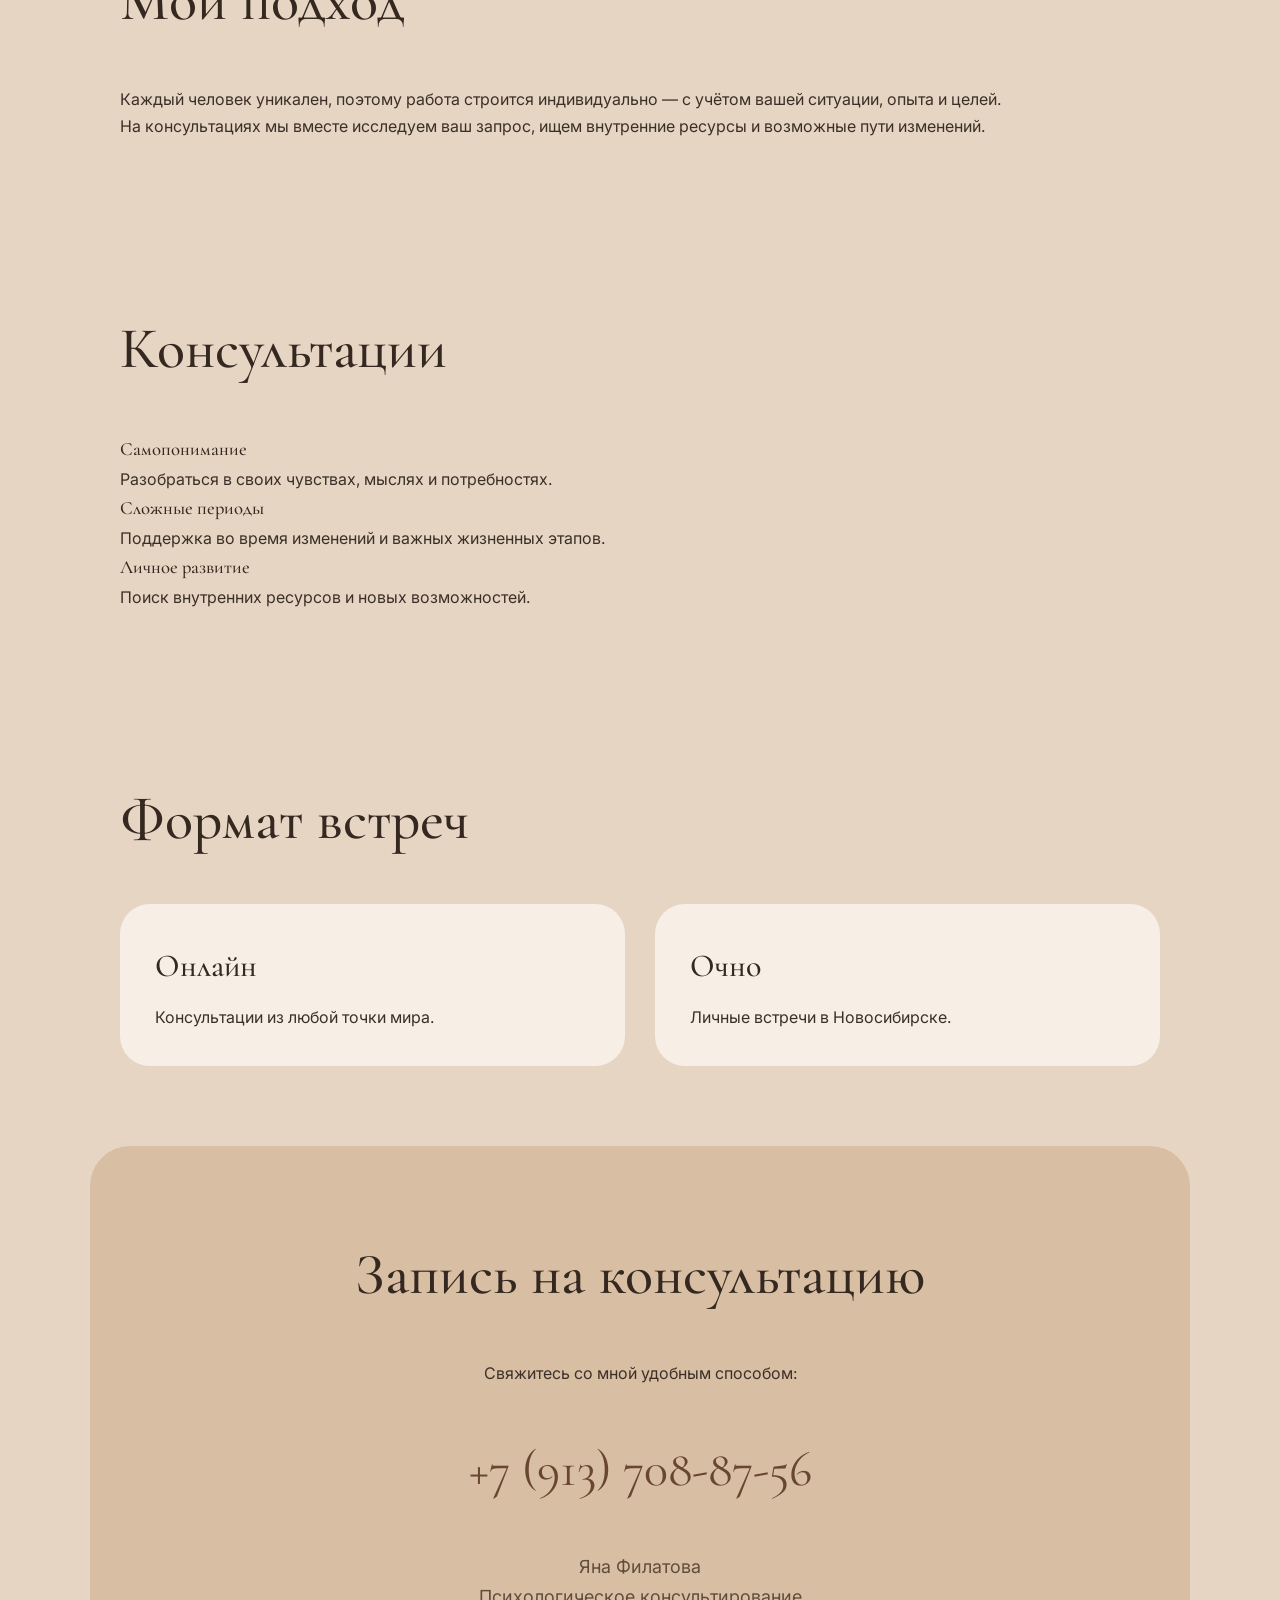
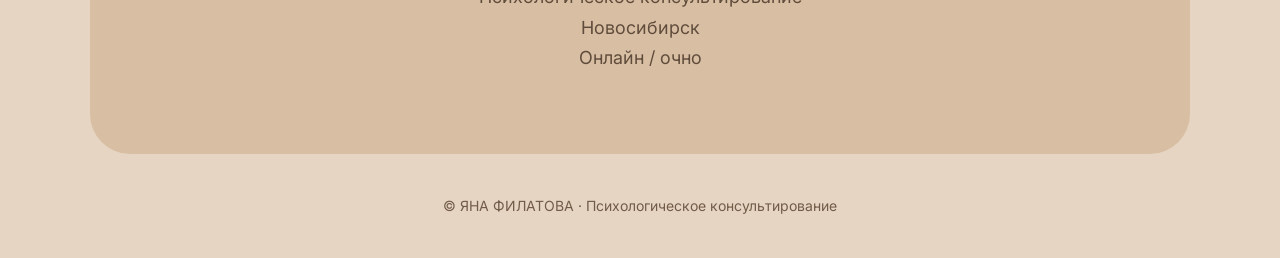
==== commit da6ce6d8: "Add files via upload" ====
--- a/index.html
+++ b/index.html
@@ -145,7 +145,12 @@
 
 
 </div>
-
+<!-- Правая часть: фотография -->
+    <div class="hero-photo">
+      <img src="img/yana.jpg" alt="Яна Филатова — психолог" />
+    </div>
+  </div>
+</section>
 
 
 
@@ -210,16 +215,7 @@
 <p>
 Консультации проходят онлайн и очно
 в городе Новосибирск.
-</p>
-
-
-
-</div>
-
-
-
-</div>
-
+<p>
 
 </section>
 
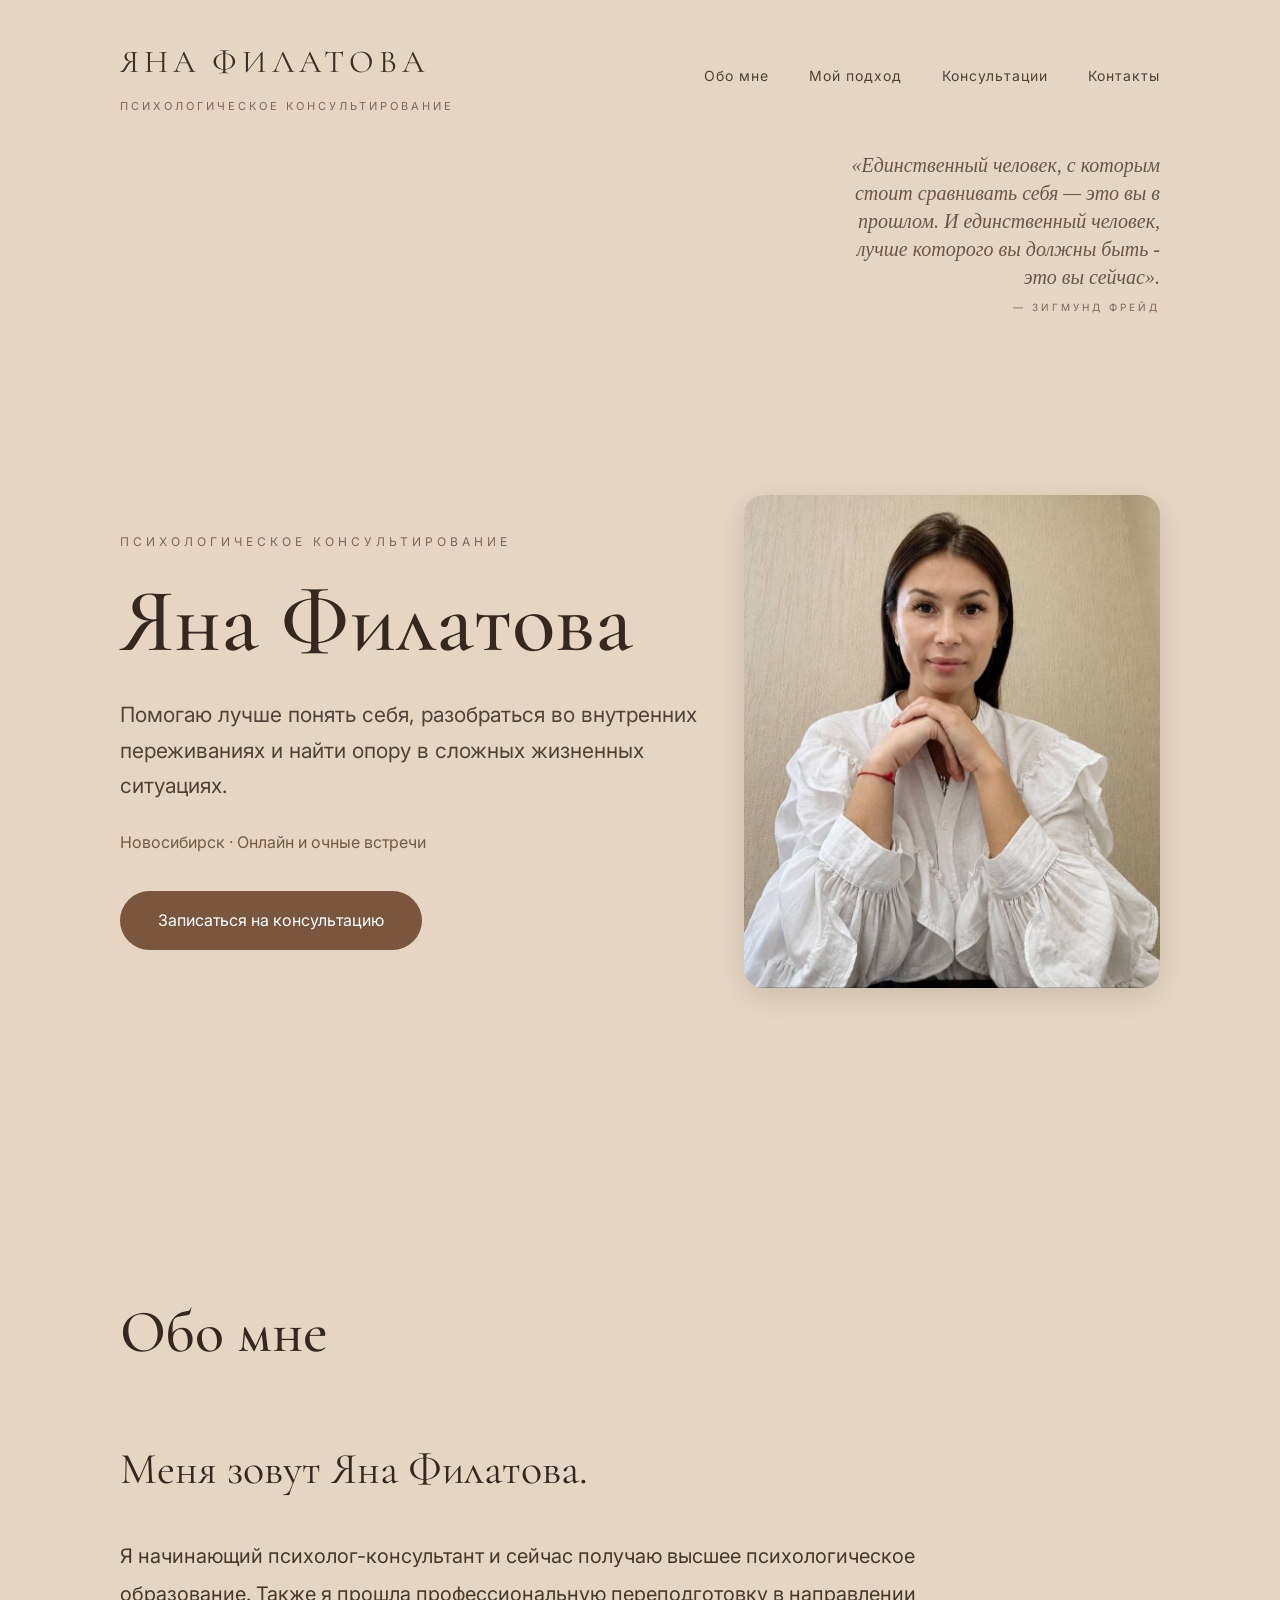
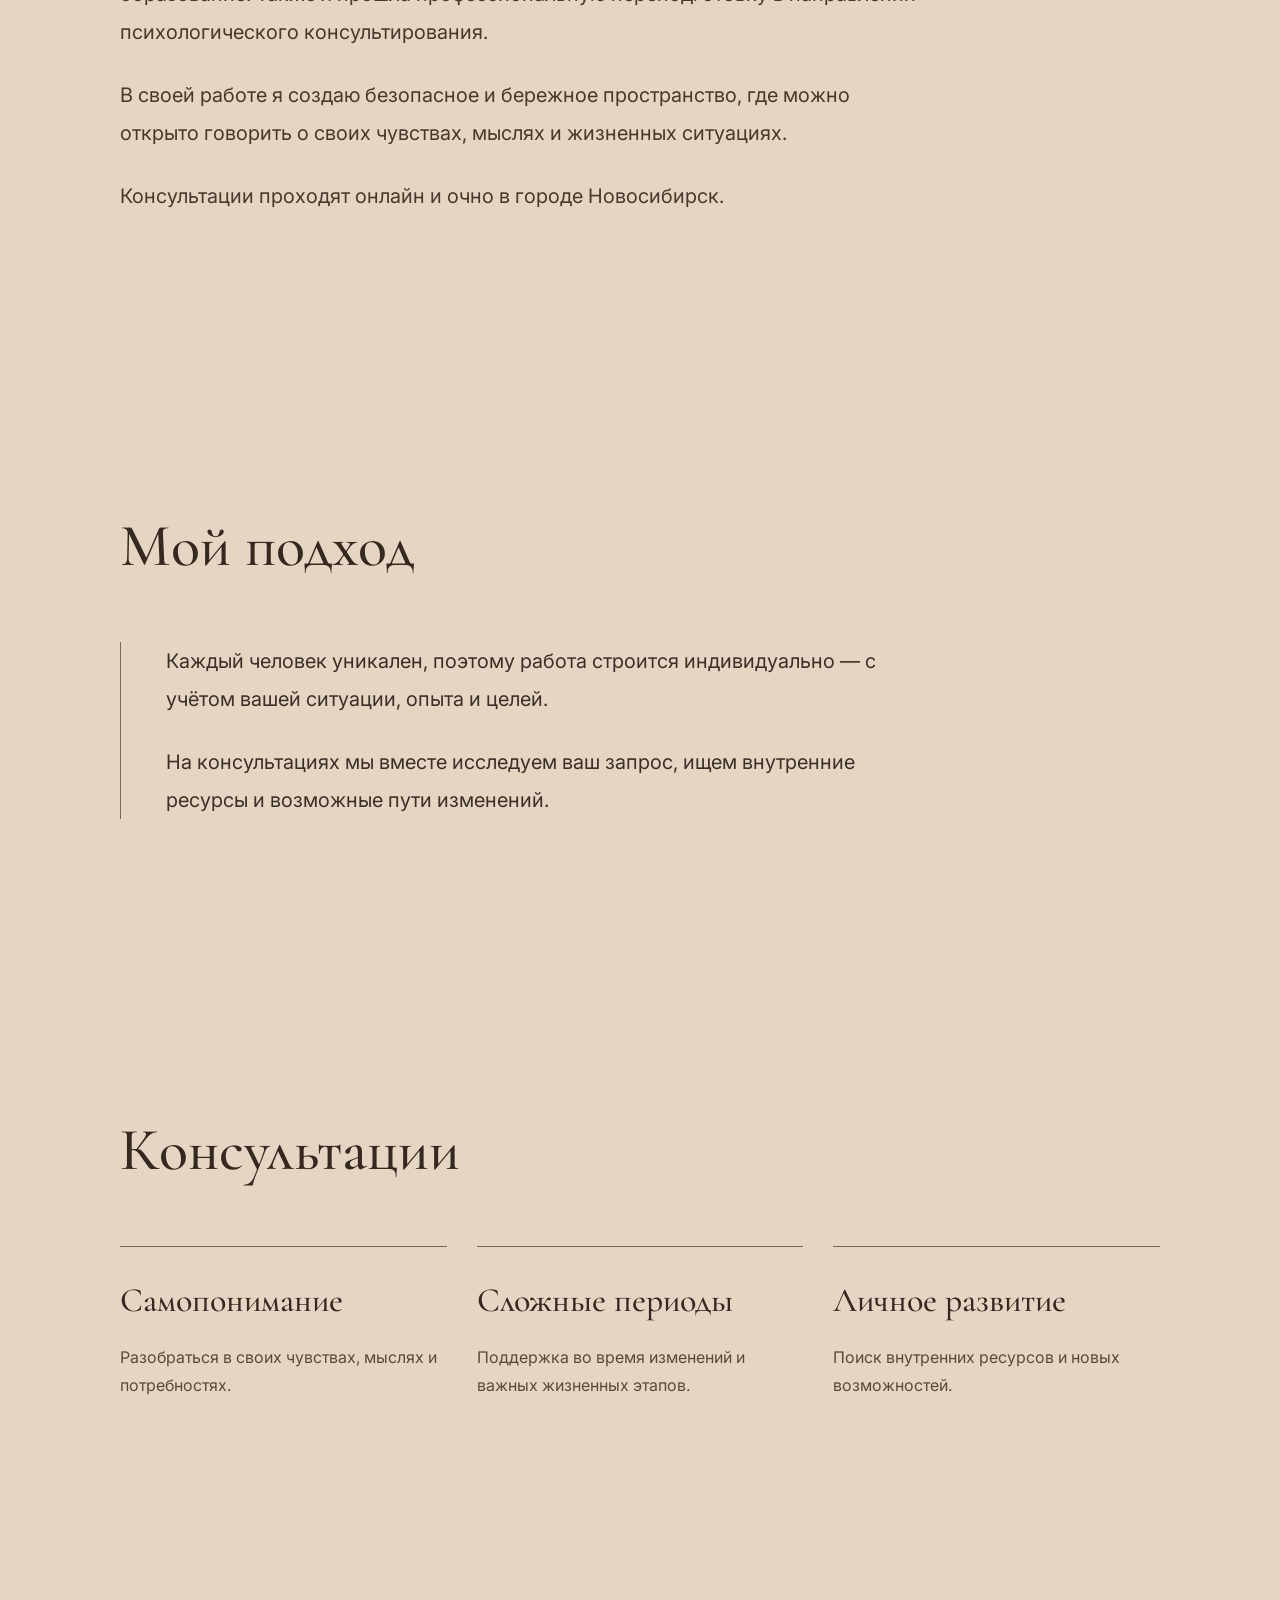
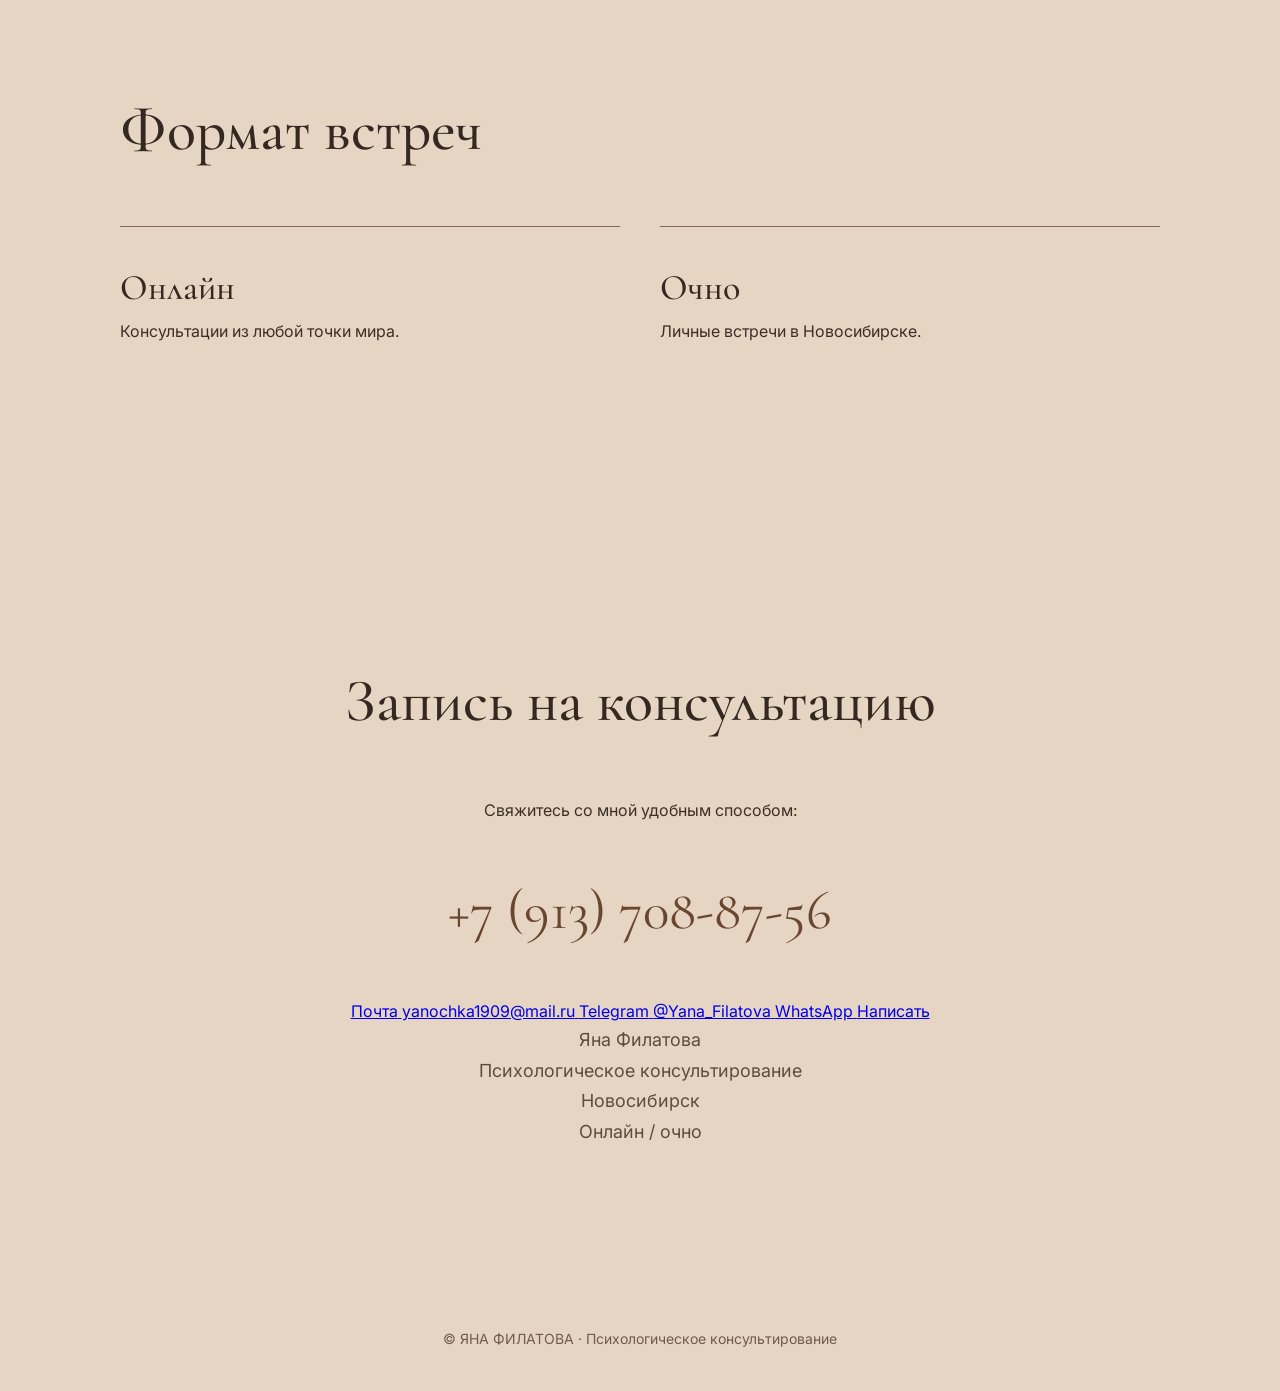
==== commit e5ca295e: "Add files via upload" ====
--- a/index.html
+++ b/index.html
@@ -448,55 +448,51 @@
 <!-- КОНТАКТЫ -->
 
 
+<!-- КОНТАКТЫ -->
 <section id="contact">
-
-
-<div class="container contact">
-
-
-<div class="section-number">
-
-</div>
-
-
-
-<h2>
-Запись на консультацию
-</h2>
-
-
-
-<p>
-Свяжитесь со мной удобным способом:
-</p>
-
-
-
-
-<div class="phone">
-
-<a href="tel:+79137088756">
-
-+7 (913) 708-87-56
-
-</a>
-
-</div>
+  <div class="container contact">
+    <div class="section-number"></div>
+    <h2>Запись на консультацию</h2>
+    <p class="contact-sub">Свяжитесь со мной удобным способом:</p>
+
+    <!-- Телефон -->
+    <div class="phone">
+      <a href="tel:+79137088756">+7 (913) 708-87-56</a>
+    </div>
+
+    <!-- Способы связи: почта, Telegram, WhatsApp -->
+    <div class="contact-methods">
+      <a href="mailto:yanochka1909@mail.ru" class="method-item">
+        <span class="method-icon"></span>
+        <span class="method-label">Почта</span>
+        <span class="method-value">yanochka1909@mail.ru</span>
+      </a>
+      <a href="https://t.me/+79137088756" target="_blank" class="method-item">
+        <span class="method-icon"></span>
+        <span class="method-label">Telegram</span>
+        <span class="method-value">@Yana_Filatova</span>
+      </a>
+      <a href="https://wa.me/79137088756" target="_blank" class="method-item">
+        <span class="method-icon"></span>
+        <span class="method-label">WhatsApp</span>
+        <span class="method-value">Написать</span>
+      </a>
+    </div>
+
+    <p class="contact-info">
+      Яна Филатова<br>
+      Психологическое консультирование<br>
+      Новосибирск<br>
+      Онлайн / очно
+    </p>
+  </div>
+</section>
 
 
 
 
 <p class="contact-info">
 
-Яна Филатова<br>
-Психологическое консультирование<br>
-Новосибирск<br>
-Онлайн / очно
-
-</p>
-
-
-
 </div>
 
 
--- a/css/main.css
+++ b/css/main.css
@@ -2,27 +2,34 @@
    ОСНОВА
 ========================= */
 
+
 * {
-    margin: 0;
-    padding: 0;
-    box-sizing: border-box;
-}
+
+    margin:0;
+    padding:0;
+    box-sizing:border-box;
+
+}
+
 
 
 html {
-    scroll-behavior: smooth;
-}
+
+    scroll-behavior:smooth;
+
+}
+
 
 
 body {
 
-    background: #E6D5C3;
-
-    color: #3B3028;
-
-    font-family: 'Inter', sans-serif;
-
-    line-height: 1.7;
+    background:#E6D5C3;
+
+    color:#3B3028;
+
+    font-family:'Inter', sans-serif;
+
+    line-height:1.7;
 
 }
 
@@ -31,11 +38,11 @@
 
 .container {
 
-    max-width: 1100px;
-
-    margin: auto;
-
-    padding: 80px 30px;
+    max-width:1100px;
+
+    margin:auto;
+
+    padding:80px 30px;
 
 }
 
@@ -46,59 +53,48 @@
 h2,
 h3 {
 
-    font-family: 'Cormorant Garamond', serif;
-
-    font-weight: 500;
-
-    color: #342820;
-
-}
-
-
-
-
-
-/* =========================
-   ВЕРХНЕЕ МЕНЮ
-========================= */
-
-
-header {
-
-    position: relative;
-
-}
-
+    font-family:'Cormorant Garamond', serif;
+
+    font-weight:500;
+
+    color:#342820;
+
+}
+
+
+
+
+
+/* =========================
+   HEADER
+========================= */
 
 
 .navbar {
 
-    max-width: 1100px;
-
-    margin: auto;
-
-    padding: 35px 30px;
-
-    display: flex;
-
-    justify-content: space-between;
-
-    align-items: center;
-
-}
-
+    max-width:1100px;
+
+    margin:auto;
+
+    padding:35px 30px;
+
+    display:flex;
+
+    justify-content:space-between;
+
+    align-items:center;
+
+}
 
 
 
 .logo-name {
 
-    font-family: 'Cormorant Garamond', serif;
-
-    font-size: 32px;
-
-    letter-spacing: 5px;
-
-    color: #342820;
+    font-family:'Cormorant Garamond', serif;
+
+    font-size:32px;
+
+    letter-spacing:5px;
 
 }
 
@@ -106,28 +102,29 @@
 
 .logo-sub {
 
-    margin-top: 8px;
-
-    font-size: 11px;
-
-    letter-spacing: 3px;
-
-    text-transform: uppercase;
-
-    color: #806653;
-
-}
+    margin-top:8px;
+
+    font-size:11px;
+
+    letter-spacing:3px;
+
+    text-transform:uppercase;
+
+    color:#806653;
+
+}
+
 
 
 
 
 .menu {
 
-    display: flex;
-
-    list-style: none;
-
-    gap: 40px;
+    display:flex;
+
+    list-style:none;
+
+    gap:40px;
 
 }
 
@@ -135,15 +132,15 @@
 
 .menu a {
 
-    text-decoration: none;
-
-    color: #514238;
-
-    font-size: 14px;
-
-    letter-spacing: 1px;
-
-    transition: .3s;
+    text-decoration:none;
+
+    color:#514238;
+
+    font-size:14px;
+
+    letter-spacing:1px;
+
+    transition:.3s;
 
 }
 
@@ -151,26 +148,28 @@
 
 .menu a:hover {
 
-    color: #79563D;
-
-}
-
-
-
-
-
-/* =========================
-   ПЕРВЫЙ ЭКРАН
+    color:#79563D;
+
+}
+
+
+
+
+
+
+
+/* =========================
+   HERO
 ========================= */
 
 
 .hero {
 
-    min-height: 90vh;
-
-    display: flex;
-
-    align-items: center;
+    min-height:90vh;
+
+    display:flex;
+
+    align-items:center;
 
 }
 
@@ -178,13 +177,13 @@
 
 .hero-inner {
 
-    display: flex;
-
-    justify-content: space-between;
-
-    align-items: center;
-
-    gap: 70px;
+    display:flex;
+
+    align-items:center;
+
+    justify-content:space-between;
+
+    gap:70px;
 
 }
 
@@ -192,7 +191,7 @@
 
 .hero-text {
 
-    max-width: 600px;
+    max-width:600px;
 
 }
 
@@ -200,81 +199,70 @@
 
 .small-title {
 
-    text-transform: uppercase;
-
-    letter-spacing: 4px;
-
-    font-size: 12px;
-
-    color: #806653;
-
-    margin-bottom: 25px;
-
-}
-
+    text-transform:uppercase;
+
+    letter-spacing:4px;
+
+    font-size:12px;
+
+    color:#806653;
+
+    margin-bottom:25px;
+
+}
 
 
 
 h1 {
 
-    font-size: 90px;
-
-    line-height: 1;
-
-    margin-bottom: 30px;
-
-}
-
+    font-size:90px;
+
+    line-height:1;
+
+    margin-bottom:30px;
+
+}
 
 
 
 .intro {
 
-    font-size: 21px;
-
-    color: #514238;
-
-    margin-bottom: 25px;
-
-}
-
+    font-size:21px;
+
+    color:#514238;
+
+    margin-bottom:25px;
+
+}
 
 
 
 .location {
 
-    color: #745943;
-
-    margin-bottom: 35px;
-
-}
-
-
-
-
-
-/* =========================
-   КНОПКИ
-========================= */
+    color:#745943;
+
+    margin-bottom:35px;
+
+}
+
+
 
 
 .button {
 
-    display: inline-block;
-
-    background: #79563D;
-
-    color: white;
-
-    padding: 16px 38px;
-
-    border-radius: 50px;
-
-    text-decoration: none;
-
-    transition: .3s;
-
-    font-size: 15px;
+    display:inline-block;
+
+    background:#79563D;
+
+    color:white;
+
+    padding:16px 38px;
+
+    border-radius:50px;
+
+    text-decoration:none;
+
+    transition:.3s;
 
 }
 
@@ -282,522 +270,587 @@
 
 .button:hover {
 
-    background: #5F4431;
-
-}
-
-
-
-
-
-/* =========================
-   ФОТО
-========================= */
+    background:#5F4431;
+
+}
+
+
+
+
+
+
+
+/* =========================
+   PHOTO
+========================= */
+
+
+
+
+
+/* =========================
+   ОБЩИЕ СЕКЦИИ
+========================= */
+
+
+section {
+
+    padding:40px 0;
+
+}
+
+
+
+.section-number {
+
+    font-size:13px;
+
+    letter-spacing:5px;
+
+    color:#806653;
+
+    margin-bottom:15px;
+
+}
+
+
+
+h2 {
+
+    font-size:60px;
+
+    margin-bottom:45px;
+
+}
+
+
+
+
+
+/* =========================
+   ОБО МНЕ
+========================= */
+
+
+.about-text {
+
+    max-width:800px;
+
+    font-size:20px;
+
+    line-height:1.9;
+
+    color:#49382B;
+
+}
+
+
+
+.about-text p {
+
+    margin-bottom:25px;
+
+}
+
+
+
+.about-name {
+
+    font-family:'Cormorant Garamond', serif;
+
+    font-size:44px;
+
+    color:#342820;
+
+}
+
+
+
+
+
+
+
+
+/* =========================
+   МОЙ ПОДХОД
+========================= */
+
+
+.approach-text {
+
+    max-width:800px;
+
+    padding-left:45px;
+
+    border-left:1px solid #806653;
+
+    font-size:20px;
+
+    line-height:1.9;
+
+}
+
+
+
+.approach-text p {
+
+    margin-bottom:25px;
+
+}
+
+
+
+
+
+
+
+
+/* =========================
+   КОНСУЛЬТАЦИИ
+========================= */
+
+
+.services-list {
+
+    display:grid;
+
+    grid-template-columns:repeat(3,1fr);
+
+    gap:30px;
+
+}
+
+
+
+.service-item {
+
+    padding:25px 0;
+
+    border-top:1px solid #806653;
+
+}
+
+
+
+.service-item h3 {
+
+    font-size:34px;
+
+    margin-bottom:15px;
+
+}
+
+
+
+.service-item p {
+
+    color:#5B4A3C;
+
+}
+
+
+
+
+
+
+
+
+/* =========================
+   ФОРМАТ
+========================= */
+
+
+.format {
+
+    display:grid;
+
+    grid-template-columns:1fr 1fr;
+
+    gap:40px;
+
+}
+
+
+
+.format div {
+
+    padding:30px 0;
+
+    border-top:1px solid #806653;
+
+}
+
+
+
+.format h3 {
+
+    font-size:36px;
+
+}
+
+
+
+
+
+
+
+
+/* =========================
+   КОНТАКТЫ
+========================= */
+
+
+.contact {
+
+    text-align:center;
+
+    padding-top:100px;
+
+    padding-bottom:100px;
+
+}
+
+
+
+.phone {
+
+    margin:40px 0;
+
+}
+
+
+
+.phone a {
+
+    font-family:'Cormorant Garamond', serif;
+
+    font-size:55px;
+
+    color:#68462F;
+
+    text-decoration:none;
+
+}
+
+
+
+.phone a:hover {
+
+    opacity:.7;
+
+}
+
+
+
+.contact-info {
+
+    color:#604C3C;
+
+    font-size:18px;
+
+}
+
+
+
+
+
+
+
+
+/* =========================
+   FOOTER
+========================= */
+
+
+footer {
+
+    text-align:center;
+
+    padding:40px 20px;
+
+    color:#725B48;
+
+    font-size:14px;
+
+}
+
+
+
+
+
+
+
+
+/* =========================
+   МОБИЛЬНАЯ ВЕРСИЯ
+========================= */
+
+
+@media(max-width:800px){
+
+
+
+.container {
+
+    padding:50px 20px;
+
+}
+
+
+
+.navbar {
+
+    flex-direction:column;
+
+    gap:30px;
+
+}
+
+
+
+.menu {
+
+    gap:20px;
+
+    flex-wrap:wrap;
+
+    justify-content:center;
+
+}
+
+
+
+.hero {
+
+    min-height:auto;
+
+}
+
+
+
+.hero-inner {
+
+    flex-direction:column;
+
+    text-align:center;
+
+}
+
+
+
+h1 {
+
+    font-size:60px;
+
+}
+
+
+
+h2 {
+
+    font-size:42px;
+
+}
+
+
+
+.intro {
+
+    font-size:18px;
+
+}
+
 
 
 .hero-photo img {
 
-    width: 350px;
-
-    height: 430px;
-
-    object-fit: cover;
-
-    border-radius: 180px 180px 35px 35px;
-
-    box-shadow:
-
-    0 20px 50px rgba(70,40,20,0.18);
-
-}
-
-
-
-
-
-/* =========================
-   ЗАГОЛОВКИ
-========================= */
-
-
-h2 {
-
-    font-size: 58px;
-
-    margin-bottom: 35px;
-
-}
-
-
-
-
-
-/* =========================
-   БЛОКИ
-========================= */
-
-
-.box {
-
-    background: #F7EFE6;
-
-    padding: 45px;
-
-    border-radius: 30px;
-
-    font-size: 18px;
-
-    box-shadow:
-
-    0 10px 30px rgba(70,40,20,.08);
-
-}
-
-
-
-.box p {
-
-    margin-bottom: 20px;
-
-}
-
-
-
-.box p:last-child {
-
-    margin-bottom: 0;
-
-}
-
-
-
-
-
-/* =========================
-   СЕКЦИЯ С ФОНОМ
-========================= */
-
-
-.soft {
-
-    background: #DCC5AE;
-
-}
-
-
-
-
-
-
-
-/* =========================
-   КАРТОЧКИ
-========================= */
-
-
-.cards {
-
-    display: grid;
-
-    grid-template-columns: repeat(3,1fr);
-
-    gap: 25px;
-
-}
-
-
-
-.card {
-
-    background: #F7EFE6;
-
-    padding: 35px;
-
-    border-radius: 30px;
-
-    transition: .3s;
-
-}
-
-
-
-.card:hover {
-
-    transform: translateY(-7px);
-
-}
-
-
-
-.card h3 {
-
-    font-size: 32px;
-
-    margin-bottom: 15px;
-
-}
-
-
-
-.card p {
-
-    color: #5B4A3C;
-
-}
-
-
-
-
-
-
-
-/* =========================
-   ФОРМАТ ВСТРЕЧ
-========================= */
+    width:280px;
+
+    height:350px;
+
+}
+
+
+
+.quote-small p {
+
+    font-size:23px;
+
+}
+
+
+
+.about-text,
+.approach-text {
+
+    font-size:17px;
+
+}
+
+
+
+.about-name {
+
+    font-size:34px;
+
+}
+
+
+
+.approach-text {
+
+    padding-left:20px;
+
+}
+
+
+
+.services-list {
+
+    grid-template-columns:1fr;
+
+}
+
 
 
 .format {
 
-    display: grid;
-
-    grid-template-columns: 1fr 1fr;
-
+    grid-template-columns:1fr;
+
+}
+
+
+
+.phone a {
+
+    font-size:35px;
+
+}
+
+
+
+}
+/* =========================
+   ЦИТАТА ПОД МЕНЮ
+========================= */
+
+
+.header-quote {
+
+    max-width:1100px;
+
+    margin:0 auto;
+
+    padding:0 30px 20px;
+
+    text-align:right;
+
+}
+
+
+
+.header-quote p {
+
+    max-width:320px;
+
+    margin-left:auto;
+
+    font-family:'Cormorant Garamond', serif;
+
+    font-size:20px;
+
+    line-height:1.4;
+
+    font-style:italic;
+
+    color:#6B5747;
+
+}
+
+
+
+.header-quote span {
+
+    display:block;
+
+    margin-top:8px;
+
+    font-size:10px;
+
+    letter-spacing:3px;
+
+    text-transform:uppercase;
+
+    color:#806653;
+
+}
+
+
+
+
+
+@media(max-width:800px){
+
+
+.header-quote {
+
+    text-align:center;
+
+    padding:0 20px 30px;
+
+}
+
+
+.header-quote p {
+
+    margin:auto;
+
+    font-size:18px;
+
+}
+
+
+}
+/* Hero — текст + фото в ряд */
+.hero-inner {
+  display: flex;
+  align-items: center;
+  justify-content: space-between;
+  gap: 40px;
+}
+
+.hero-text {
+  flex: 1 1 55%; /* текст занимает 55% ширины */
+}
+
+.hero-photo {
+  flex: 0 0 40%; /* фото занимает 40% */
+  text-align: center;
+}
+
+.hero-photo img {
+  max-width: 100%;
+  height: auto;
+  border-radius: 20px;        /* скругление углов */
+  box-shadow: 0 8px 30px rgba(0, 0, 0, 0.12);
+  display: block;
+}
+
+/* Адаптив для планшетов и телефонов */
+@media (max-width: 768px) {
+  .hero-inner {
+    flex-direction: column-reverse; /* фото сверху, текст снизу */
+    text-align: center;
     gap: 30px;
-
-}
-
-
-
-.format div {
-
-    background: #F7EFE6;
-
-    padding: 35px;
-
-    border-radius: 30px;
-
-}
-
-
-
-.format h3 {
-
-    font-size: 32px;
-
-    margin-bottom: 10px;
-
-}
-
-
-
-
-
-
-/* =========================
-   КОНТАКТЫ
-========================= */
-
-
-.contact {
-
-    text-align: center;
-
-    background: #D8BFA4;
-
-    border-radius: 40px;
-
-}
-
-
-
-
-.phone {
-
-    margin: 40px 0;
-
-}
-
-
-
-.phone a {
-
-    font-family: 'Cormorant Garamond', serif;
-
-    font-size: 50px;
-
-    color: #68462F;
-
-    text-decoration: none;
-
-}
-
-
-
-.phone a:hover {
-
-    opacity: .7;
-
-}
-
-
-
-
-.contact-info {
-
-    color: #604C3C;
-
-    font-size: 18px;
-
-}
-
-
-
-
-
-/* =========================
-   FOOTER
-========================= */
-
-
-footer {
-
-    text-align: center;
-
-    padding: 40px 20px;
-
-    color: #725B48;
-
-    font-size: 14px;
-
-}
-
-
-
-
-
-/* =========================
-   МОБИЛЬНАЯ ВЕРСИЯ
-========================= */
-
-
-@media(max-width:800px){
-
-
-.navbar {
-
-    flex-direction: column;
-
-    gap: 30px;
-
-}
-
-
-
-.menu {
-
-    gap: 20px;
-
-    flex-wrap: wrap;
-
-    justify-content: center;
-
-}
-
-
-
-.logo {
-
-    text-align: center;
-
-}
-
-
-
-.hero-inner {
-
-    flex-direction: column;
-
-    text-align: center;
-
-}
-
-
-
-h1 {
-
-    font-size: 60px;
-
-}
-
-
-
-h2 {
-
-    font-size: 42px;
-
-}
-
-
-
-.hero-photo img {
-
-    width: 280px;
-
-    height: 350px;
-
-}
-
-
-
-.cards {
-
-    grid-template-columns: 1fr;
-
-}
-
-
-
-.format {
-
-    grid-template-columns: 1fr;
-
-}
-
-
-
-.phone a {
-
-    font-size: 36px;
-
-}
-
-
-
-}
-/* МОБИЛЬНАЯ ВЕРСИЯ */
-
-@media (max-width: 768px) {
-
-
-body {
-    overflow-x: hidden;
-}
-
-
-.navbar {
-
-    padding: 25px 20px;
-
-}
-
-
-.logo-name {
-
-    font-size: 26px;
-
-}
-
-
-.menu {
-
-    flex-direction: column;
-
-    align-items:center;
-
-    gap:15px;
-
-}
-
-
-
-.hero {
-
-    min-height:auto;
-
-}
-
-
-.hero-inner {
-
-    flex-direction:column;
-
-    text-align:center;
-
-}
-
-
-
-h1 {
-
-    font-size:55px;
-
-}
-
-
-
-.intro {
-
-    font-size:18px;
-
-}
-
-
-
-.hero-photo img {
-
-    width:260px;
-
-    height:320px;
-
-}
-
-
-
-h2 {
-
-    font-size:42px;
-
-}
-
-
-
-.box {
-
-    padding:30px 20px;
-
-}
-
-
-
-.cards {
-
-    grid-template-columns:1fr;
-
-}
-
-
-
-.card {
-
-    padding:25px;
-
-}
-
-
-
-.phone a {
-
-    font-size:32px;
-
-}
-
-
-.button {
-
-    padding:14px 25px;
-
-}
-
-
-
+  }
+
+  .hero-photo {
+    flex: 0 0 auto;
+    width: 80%;
+    margin: 0 auto;
+  }
+
+  .hero-text .button {
+    display: inline-block; /* кнопка остаётся по центру */
+  }
 }
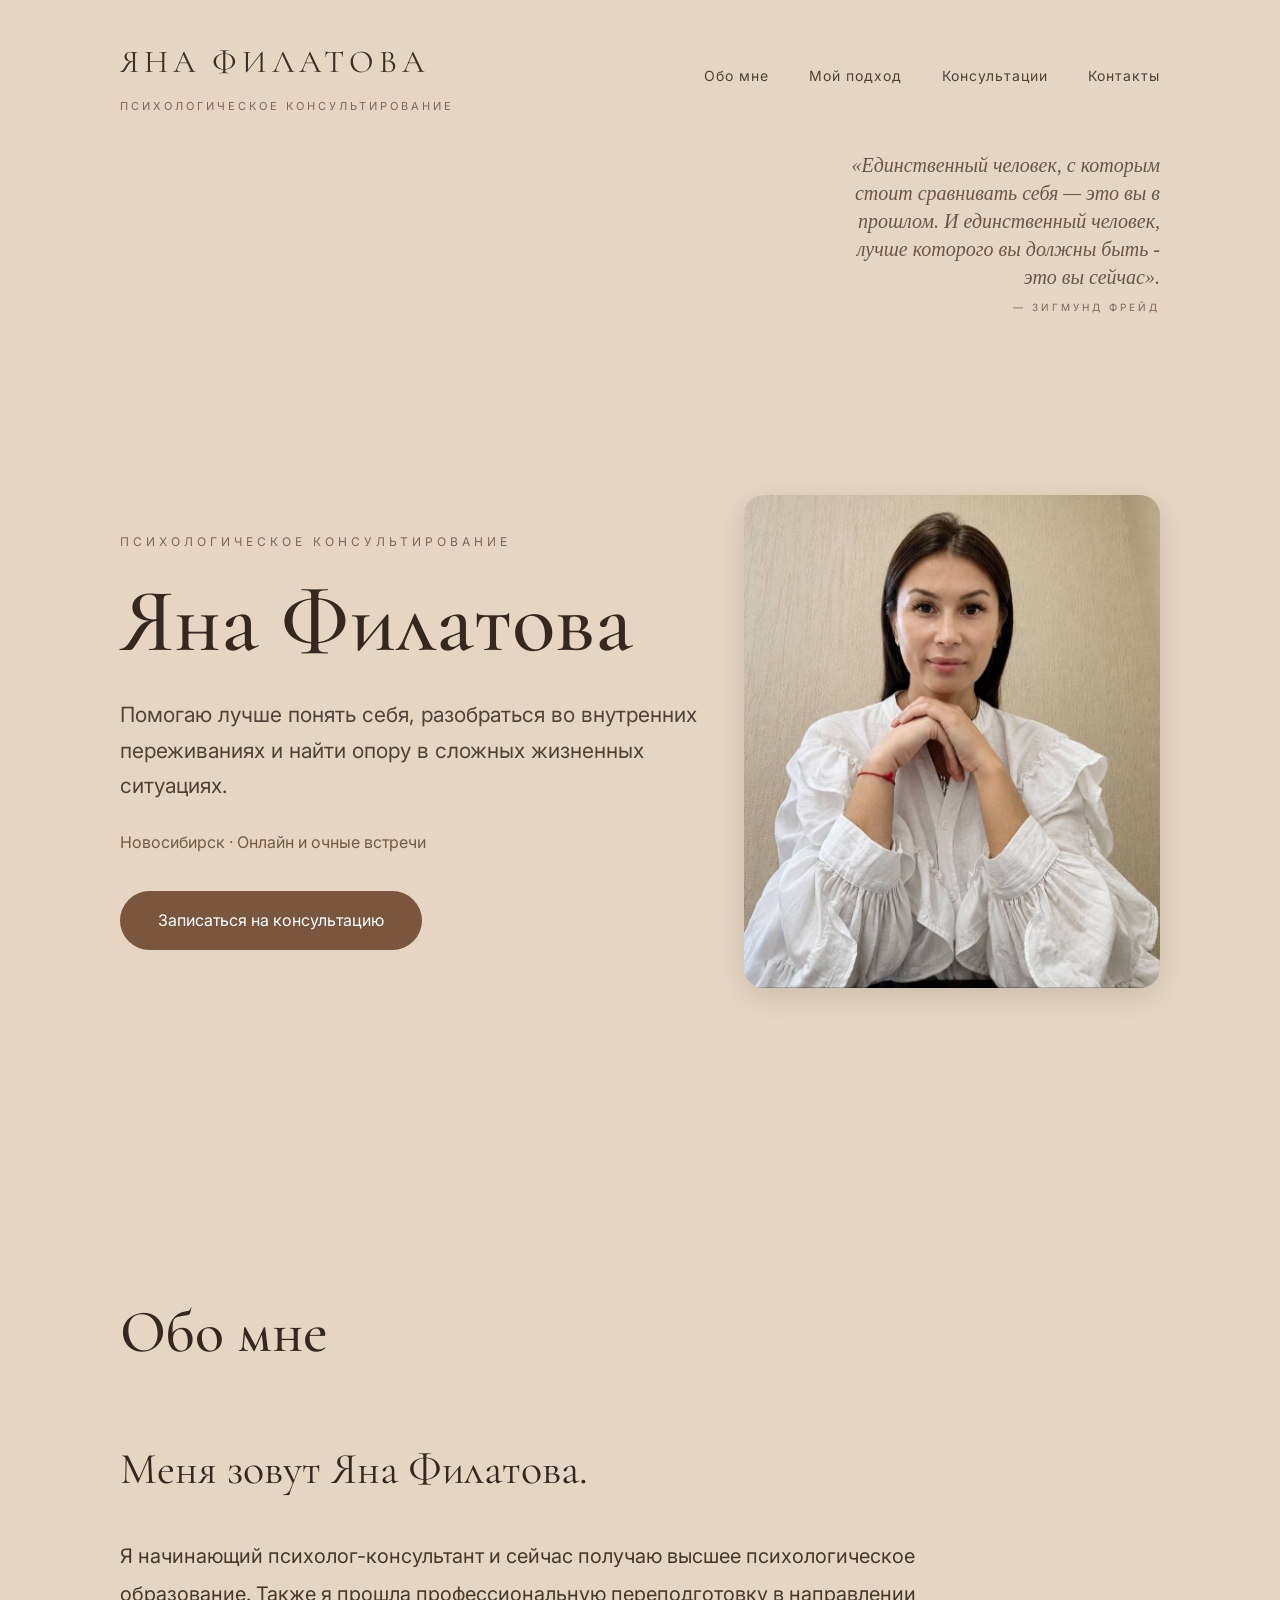
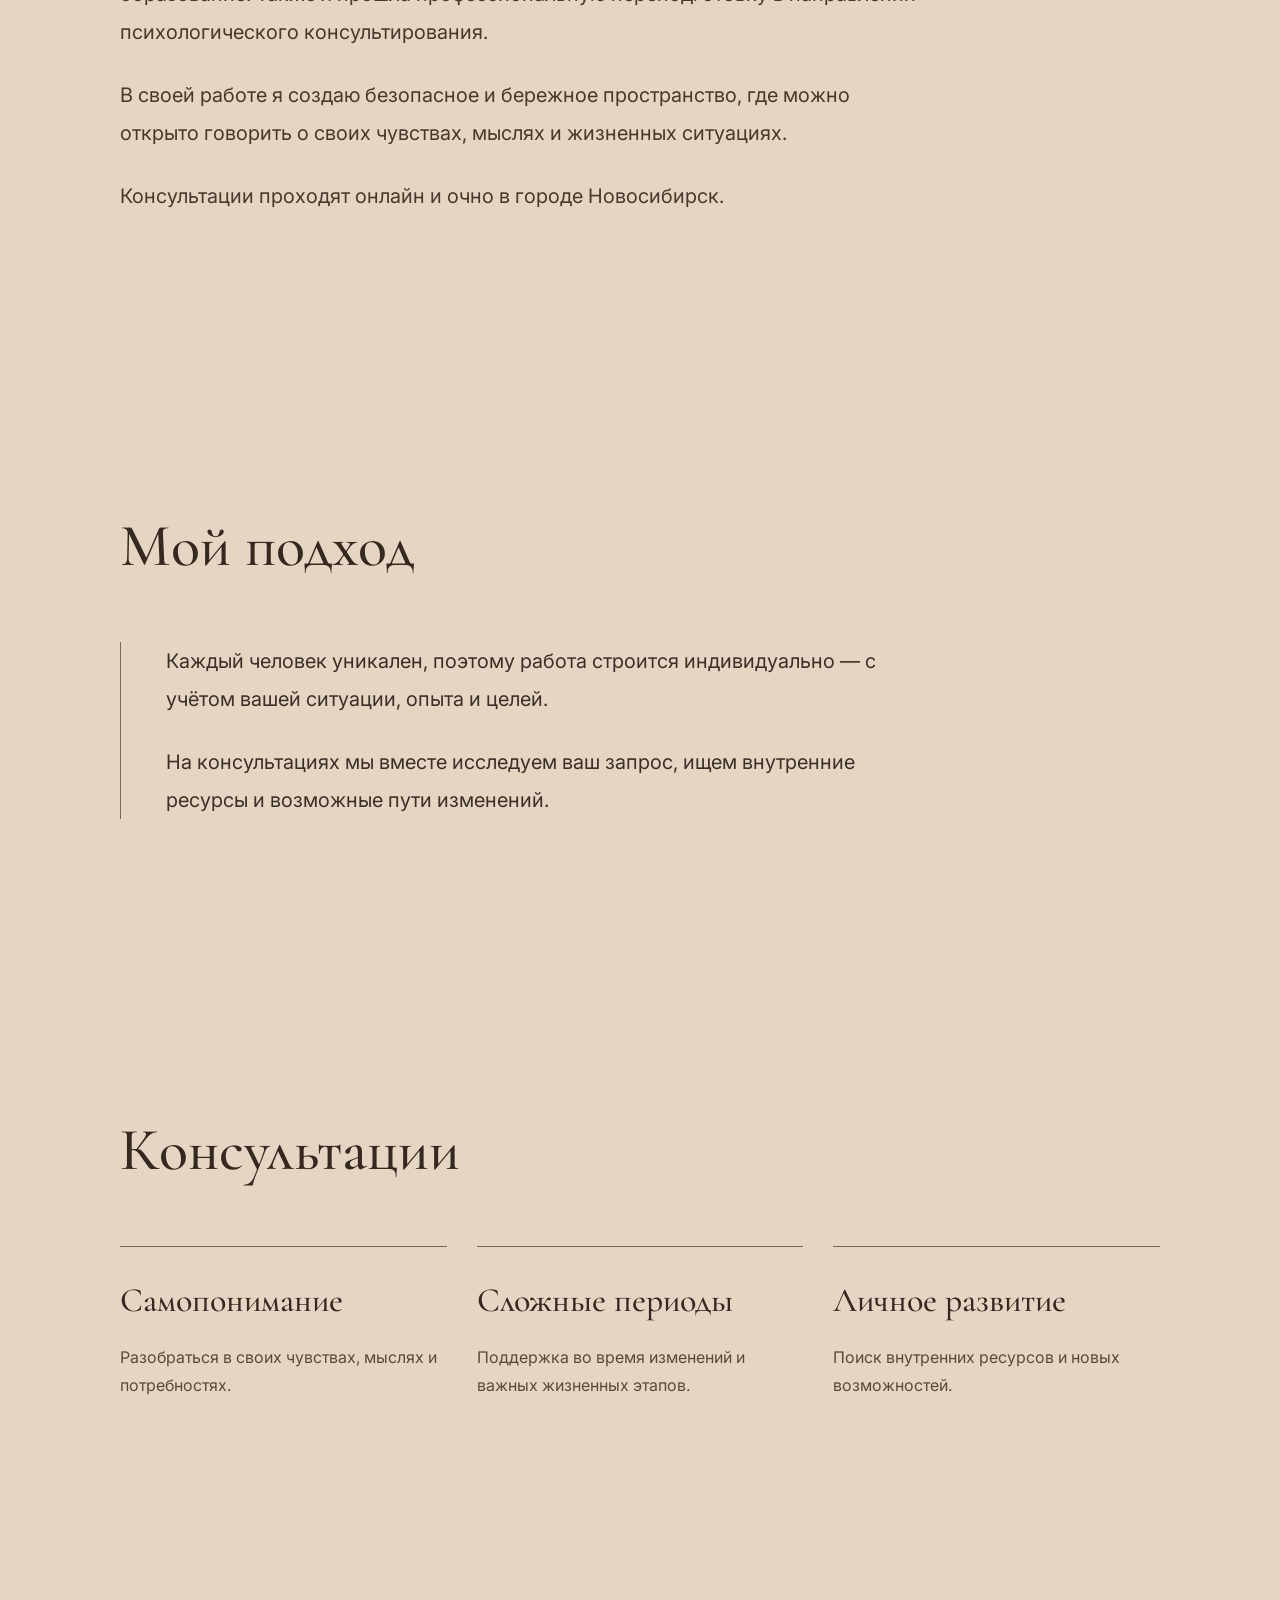
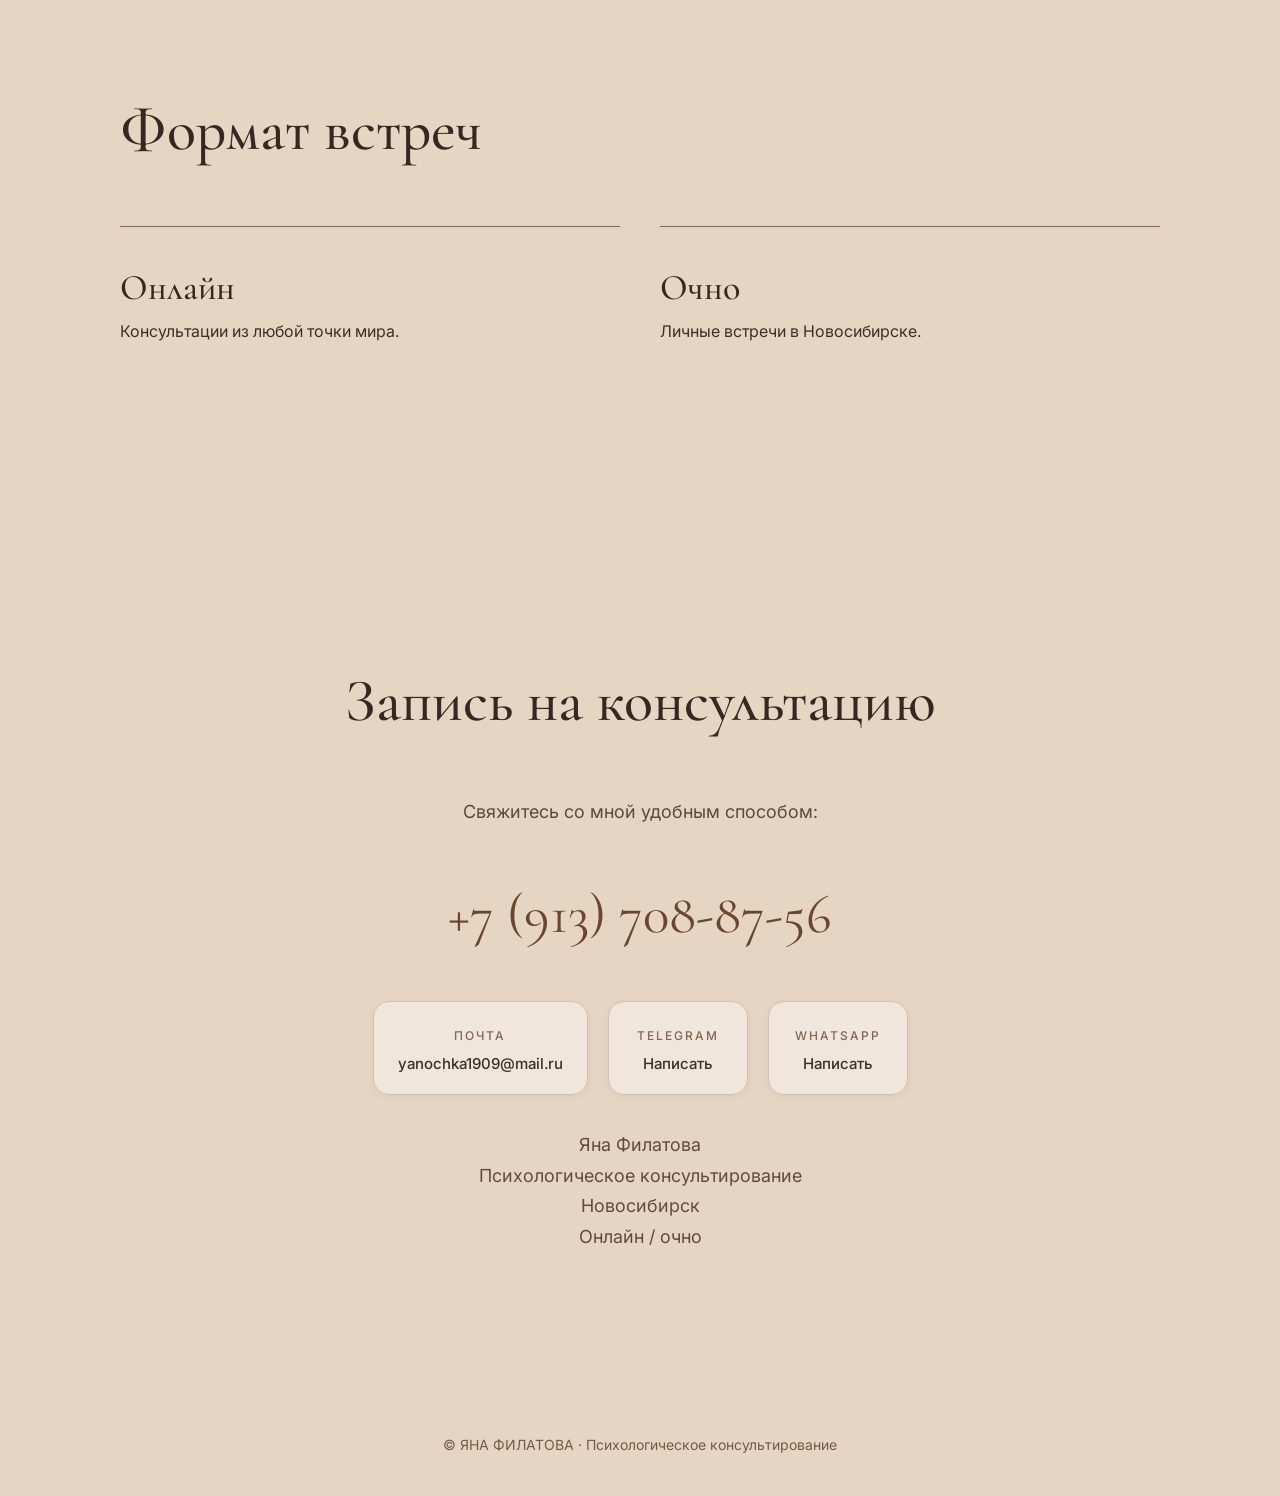
==== commit 63649b9f: "Add files via upload" ====
--- a/index.html
+++ b/index.html
@@ -470,7 +470,7 @@
       <a href="https://t.me/+79137088756" target="_blank" class="method-item">
         <span class="method-icon"></span>
         <span class="method-label">Telegram</span>
-        <span class="method-value">@Yana_Filatova</span>
+        <span class="method-value">Написать</span>
       </a>
       <a href="https://wa.me/79137088756" target="_blank" class="method-item">
         <span class="method-icon"></span>
--- a/css/main.css
+++ b/css/main.css
@@ -853,4 +853,100 @@
   .hero-text .button {
     display: inline-block; /* кнопка остаётся по центру */
   }
+}
+/* =========================
+   КОНТАКТЫ — ДОПОЛНИТЕЛЬНЫЕ ССЫЛКИ
+========================= */
+
+
+.contact-sub {
+  font-size: 18px;
+  color: #5B4A3C;
+  margin-bottom: 10px;
+}
+
+.contact-methods {
+  display: flex;
+  flex-wrap: wrap;
+  justify-content: center;
+  gap: 20px;
+  margin: 30px 0 35px;
+}
+
+.method-item {
+  display: flex;
+  flex-direction: column;
+  align-items: center;
+  text-decoration: none;
+  background: rgba(255, 255, 255, 0.4);
+  padding: 18px 24px;
+  border-radius: 16px;
+  min-width: 140px;
+  border: 1px solid #D4C0B0;
+  transition: all 0.3s ease;
+  box-shadow: 0 2px 8px rgba(0,0,0,0.05);
+}
+
+.method-item:hover {
+  background: #79563D;
+  border-color: #79563D;
+  transform: translateY(-4px);
+  box-shadow: 0 8px 20px rgba(121, 86, 61, 0.2);
+}
+
+.method-item:hover .method-label,
+.method-item:hover .method-value,
+.method-item:hover .method-icon {
+  color: #fff;
+}
+
+.method-icon {
+  font-size: 28px;
+  margin-bottom: 6px;
+  color: #68462F;
+}
+
+.method-label {
+  font-size: 12px;
+  text-transform: uppercase;
+  letter-spacing: 2px;
+  color: #806653;
+  font-weight: 500;
+}
+
+.method-value {
+  font-size: 15px;
+  color: #3B3028;
+  font-weight: 500;
+  margin-top: 4px;
+}
+
+/* Адаптив для мобильных */
+@media (max-width: 600px) {
+  .contact-methods {
+    flex-direction: column;
+    align-items: stretch;
+    gap: 15px;
+  }
+
+  .method-item {
+    flex-direction: row;
+    justify-content: center;
+    gap: 12px;
+    padding: 14px 20px;
+    min-width: auto;
+  }
+
+  .method-icon {
+    font-size: 22px;
+    margin-bottom: 0;
+  }
+
+  .method-label {
+    font-size: 11px;
+  }
+
+  .method-value {
+    font-size: 14px;
+  }
 }
